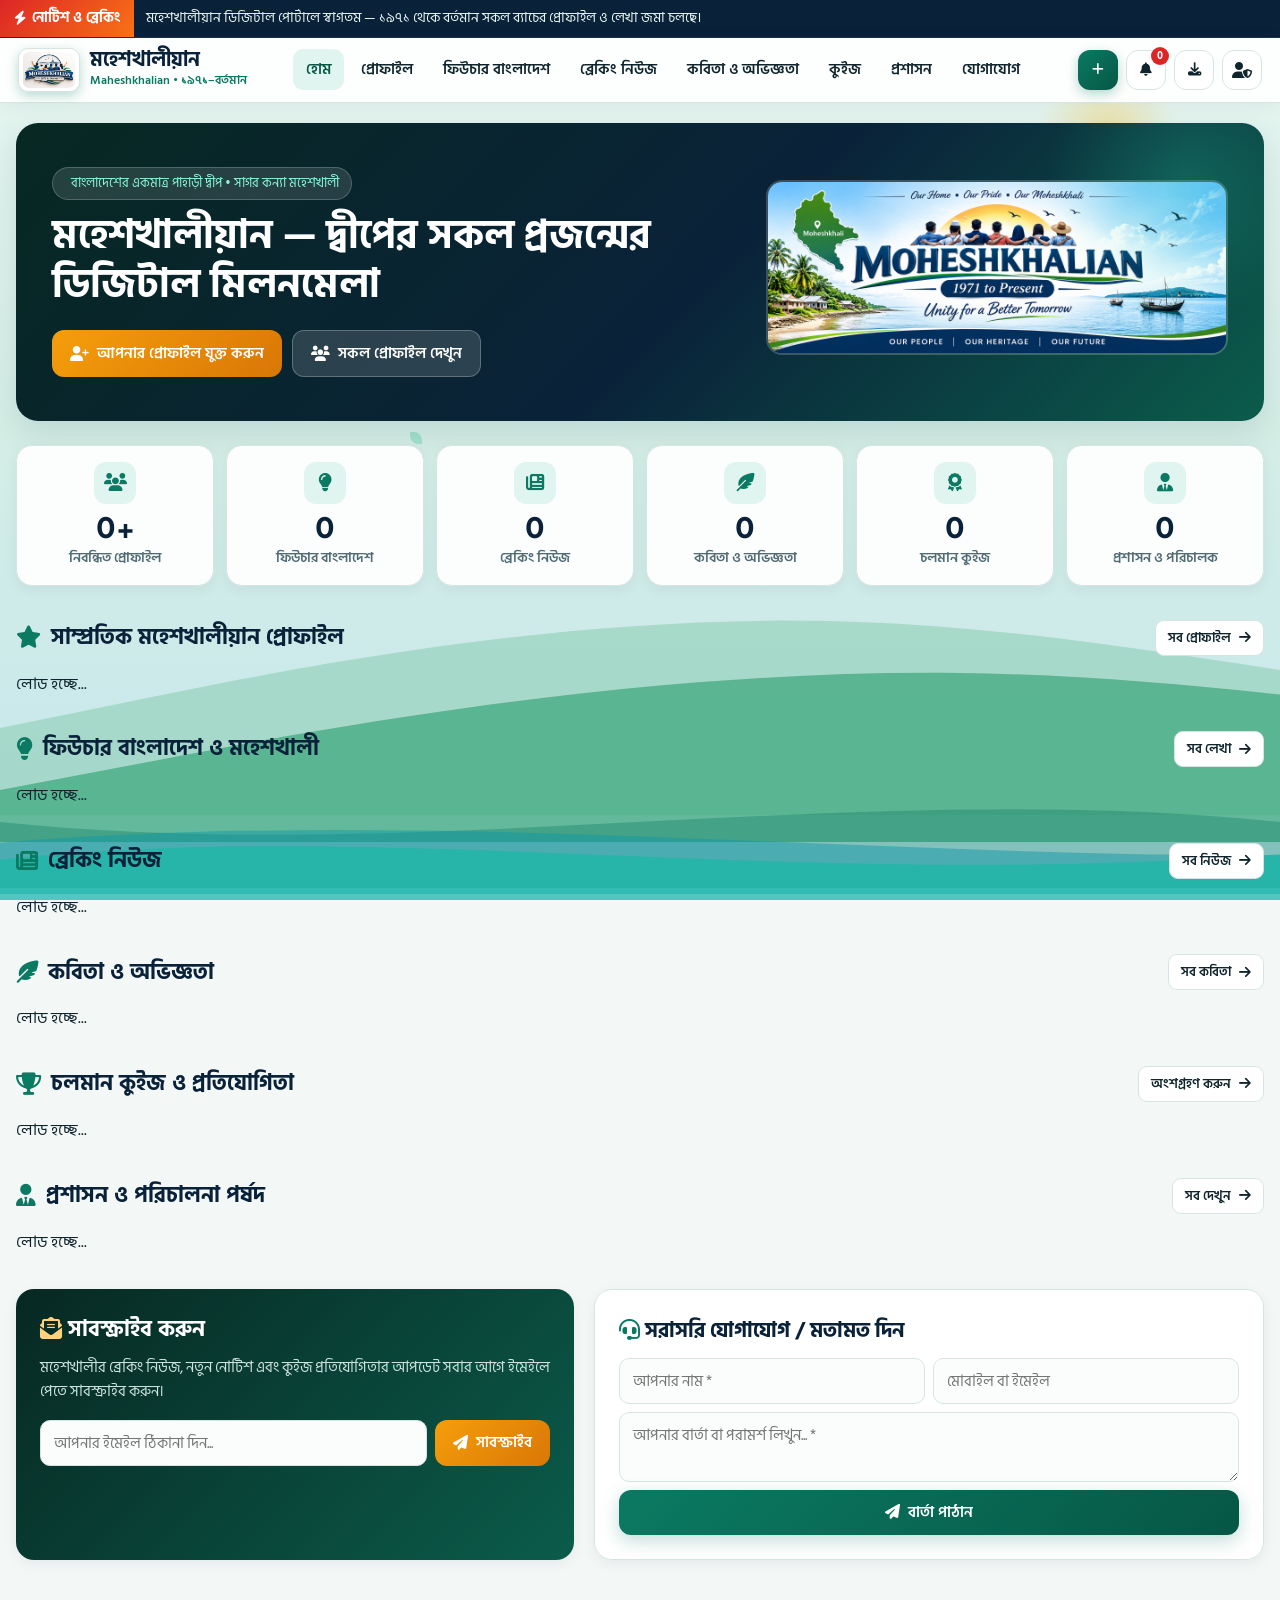
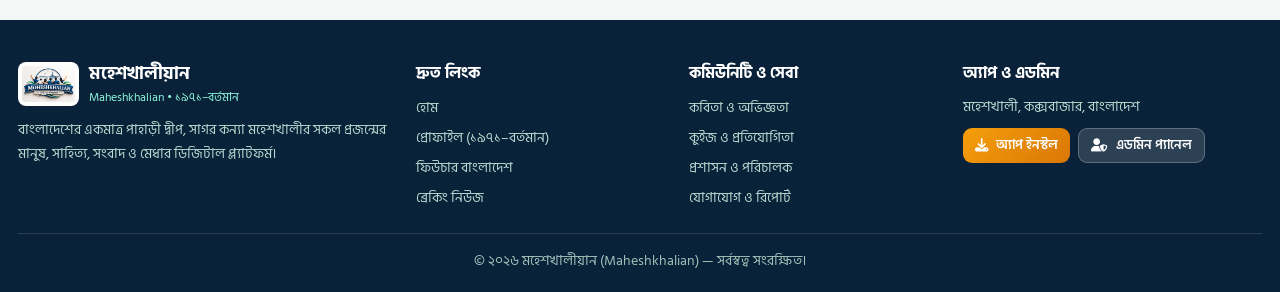
==== index.html @ 40e5efcc "Add files via upload" ====
<!DOCTYPE html>
<html lang="bn">
<head>
  <meta charset="UTF-8">
  <meta name="viewport" content="width=device-width, initial-scale=1.0">
  <title>মহেশখালীয়ান — Maheshkhalian | ১৯৭১ থেকে বর্তমান</title>
  <meta name="theme-color" content="#0b7a62">
  <link rel="manifest" href="manifest.json">
  <link rel="icon" type="image/png" href="assets/images/logo.png">
  <link rel="stylesheet" href="https://cdnjs.cloudflare.com/ajax/libs/font-awesome/6.5.1/css/all.min.css">
  <link href="https://fonts.maateen.me/solaiman-lipi/font.css" rel="stylesheet">
  <link rel="stylesheet" href="assets/css/style.css">
</head>
<body>

  <!-- Animated Background: Hills, Ocean Waves & Green Nature -->
  <div class="nature-bg-layer" aria-hidden="true">
    <div class="nature-sun"></div>
    <div class="nature-leaf"></div>
    <div class="nature-leaf"></div>
    <div class="nature-leaf"></div>
    <div class="nature-leaf"></div>
    <svg class="hills-svg hills-svg-back" viewBox="0 0 1440 320" preserveAspectRatio="none">
      <path fill="#7bc6a4" d="M0,224L80,192C160,160,320,96,480,106.7C640,117,800,203,960,213.3C1120,224,1280,160,1360,128L1440,96L1440,320L0,320Z"></path>
    </svg>
    <svg class="hills-svg" viewBox="0 0 1440 320" preserveAspectRatio="none">
      <path fill="#3ea87d" d="M0,256L90,218.7C180,181,360,107,540,112C720,117,900,203,1080,224C1260,245,1350,203,1440,176L1440,320L0,320Z"></path>
    </svg>
    <div class="waves-wrap">
      <svg class="wave-svg wave-3" viewBox="0 0 1440 120" preserveAspectRatio="none">
        <path fill="#0b7a62" d="M0,48 C240,96 480,0 720,48 C960,96 1200,0 1440,48 L1440,120 L0,120 Z"></path>
      </svg>
      <svg class="wave-svg wave-2" viewBox="0 0 1440 120" preserveAspectRatio="none">
        <path fill="#0e9aa7" d="M0,64 C300,16 600,112 900,64 C1150,24 1300,88 1440,64 L1440,120 L0,120 Z"></path>
      </svg>
      <svg class="wave-svg wave-1" viewBox="0 0 1440 120" preserveAspectRatio="none">
        <path fill="#14b8a6" d="M0,76 C220,30 440,110 720,70 C1000,30 1220,105 1440,76 L1440,120 L0,120 Z"></path>
      </svg>
    </div>
  </div>


  <!-- Animated Preloader with Logo & Slogan -->
  <div id="preloader">
    <div class="loader-logo-wrap">
      <div class="loader-ring"></div>
      <div class="loader-ring-inner"></div>
      <img id="loaderLogo" src="assets/images/logo.png" alt="মহেশখালীয়ান লোগো">
    </div>
    <div class="loader-title" id="loaderTitle">মহেশখালীয়ান / Maheshkhalian</div>
    <div class="loader-slogan" id="loaderSlogan">দ্বীপের শেকড়, আগামীর স্বপ্ন — ১৯৭১ থেকে বর্তমান</div>
    <div class="loader-bar"><span></span></div>
  </div>

  <!-- Breaking / Notice Ticker -->
  <div class="ticker-bar">
    <div class="ticker-badge"><i class="fa-solid fa-bolt"></i> নোটিশ ও ব্রেকিং</div>
    <div class="ticker-track">
      <div class="ticker-content" id="tickerText">মহেশখালীয়ান ডিজিটাল পোর্টালে স্বাগতম — ১৯৭১ থেকে বর্তমান সকল ব্যাচের প্রোফাইল ও লেখা জমা চলছে।</div>
    </div>
  </div>

  <!-- Sticky Header -->
  <header class="site-header">
    <div class="nav-inner">
      <div class="brand-box" onclick="navigate('home')">
        <div class="brand-logo-anim">
          <img id="navLogo" src="assets/images/logo.png" alt="Logo">
        </div>
        <div class="brand-text">
          <h1 id="navSiteName">মহেশখালীয়ান</h1>
          <span id="navSlogan">Maheshkhalian • ১৯৭১–বর্তমান</span>
        </div>
      </div>

      <nav class="nav-links" id="desktopNav">
        <button class="nav-link active" data-page="home" onclick="navigate('home')">হোম</button>
        <button class="nav-link" data-page="profiles" onclick="navigate('profiles')">প্রোফাইল</button>
        <button class="nav-link" data-page="future" onclick="navigate('future')">ফিউচার বাংলাদেশ</button>
        <button class="nav-link" data-page="news" onclick="navigate('news')">ব্রেকিং নিউজ</button>
        <button class="nav-link" data-page="poems" onclick="navigate('poems')">কবিতা ও অভিজ্ঞতা</button>
        <button class="nav-link" data-page="quizzes" onclick="navigate('quizzes')">কুইজ</button>
        <button class="nav-link" data-page="administration" onclick="navigate('administration')">প্রশাসন</button>
        <button class="nav-link" data-page="contact" onclick="navigate('contact')">যোগাযোগ</button>
      </nav>

      <div class="nav-actions">
        <button class="icon-btn plus-btn" id="plusMenuBtn" title="নতুন যুক্ত করুন (+)" onclick="toggleDropdown('plusMenu')">
          <i class="fa-solid fa-plus"></i>
        </button>
        <button class="icon-btn" id="notifBtn" title="নোটিফিকেশন" onclick="toggleDropdown('notifMenu')">
          <i class="fa-solid fa-bell"></i>
          <span class="badge-dot" id="notifCount">0</span>
        </button>
        <button class="icon-btn" id="installPwaBtn" title="অ্যাপ ইনস্টল করুন" onclick="triggerPwaInstall()">
          <i class="fa-solid fa-download"></i>
        </button>
        <a href="admin.html" class="icon-btn" title="এডমিন প্যানেল">
          <i class="fa-solid fa-user-shield"></i>
        </a>

        <!-- + Quick Action Dropdown -->
        <div class="dropdown-menu" id="plusMenu">
          <button class="dropdown-item" onclick="openProfileSubmitModal(); closeDropdowns()">
            <i class="fa-solid fa-user-plus"></i> আপনার প্রোফাইল যুক্ত করুন
          </button>
          <button class="dropdown-item" onclick="openPostSubmitModal('future'); closeDropdowns()">
            <i class="fa-solid fa-lightbulb"></i> ফিউচার মহেশখালী নিয়ে লিখুন
          </button>
          <button class="dropdown-item" onclick="openPostSubmitModal('news'); closeDropdowns()">
            <i class="fa-solid fa-newspaper"></i> ব্রেকিং নিউজ লিখুন
          </button>
          <button class="dropdown-item" onclick="openPostSubmitModal('poem'); closeDropdowns()">
            <i class="fa-solid fa-feather-pointed"></i> কবিতা বা অভিজ্ঞতা শেয়ার করুন
          </button>
          <button class="dropdown-item" onclick="navigate('quizzes'); closeDropdowns()">
            <i class="fa-solid fa-award"></i> কুইজ ও প্রতিযোগিতায় অংশ নিন
          </button>
          <button class="dropdown-item" onclick="openReportModal(); closeDropdowns()">
            <i class="fa-solid fa-flag"></i> রিপোর্ট / অভিযোগ করুন
          </button>
        </div>

        <!-- Notifications Dropdown -->
        <div class="dropdown-menu" id="notifMenu" style="width: 310px;">
          <div style="padding: 8px 12px; border-bottom: 1px solid var(--border); display:flex; justify-content:space-between; align-items:center;">
            <strong>নোটিফিকেশন</strong>
            <button class="btn btn-sm btn-outline" onclick="requestPushPermission()">পুশ চালু করুন</button>
          </div>
          <div id="notifList" style="max-height: 280px; overflow-y:auto; padding: 6px 0;"></div>
        </div>
      </div>
    </div>
  </header>

  <!-- Main Dynamic App Container -->
  <main class="container" id="appRoot">
    <!-- Rendered by app.js -->
  </main>

  <!-- Animated Popup Modal (Profile Details / Admin Details / Forms) -->
  <div class="modal-backdrop" id="mainModal" onclick="if(event.target===this) closeModal()">
    <div class="modal-box" id="mainModalBox">
      <button class="modal-close" onclick="closeModal()"><i class="fa-solid fa-xmark"></i></button>
      <div id="mainModalContent" style="padding: 24px;"></div>
    </div>
  </div>

  <!-- Mobile Bottom Navigation -->
  <nav class="mobile-bottom-nav">
    <button class="mob-nav-btn active" data-page="home" onclick="navigate('home')"><i class="fa-solid fa-house"></i><span>হোম</span></button>
    <button class="mob-nav-btn" data-page="profiles" onclick="navigate('profiles')"><i class="fa-solid fa-users"></i><span>প্রোফাইল</span></button>
    <button class="mob-nav-btn" onclick="openProfileSubmitModal()"><i class="fa-solid fa-circle-plus" style="color:var(--primary); font-size:1.45rem;"></i><span>যুক্ত করুন</span></button>
    <button class="mob-nav-btn" data-page="news" onclick="navigate('news')"><i class="fa-solid fa-newspaper"></i><span>নিউজ</span></button>
    <button class="mob-nav-btn" data-page="quizzes" onclick="navigate('quizzes')"><i class="fa-solid fa-trophy"></i><span>কুইজ</span></button>
  </nav>

  <!-- Rich Multi-Column Footer -->
  <footer class="site-footer">
    <div class="footer-grid">
      <div class="footer-col">
        <div style="display:flex; align-items:center; gap:10px; margin-bottom:10px;">
          <img src="assets/images/logo.png" alt="Logo" style="height:44px; background:#fff; padding:4px; border-radius:8px;">
          <div>
            <strong style="color:#fff; font-size:1.1rem;">মহেশখালীয়ান</strong>
            <div style="font-size:0.78rem; color:#8bf5d8;">Maheshkhalian • ১৯৭১–বর্তমান</div>
          </div>
        </div>
        <p style="font-size:0.88rem; color:#b8d5ce; line-height:1.7;">বাংলাদেশের একমাত্র পাহাড়ী দ্বীপ, সাগর কন্যা মহেশখালীর সকল প্রজন্মের মানুষ, সাহিত্য, সংবাদ ও মেধার ডিজিটাল প্ল্যাটফর্ম।</p>
      </div>
      <div class="footer-col">
        <h4>দ্রুত লিংক</h4>
        <ul>
          <li><a href="javascript:void(0)" onclick="navigate('home')">হোম</a></li>
          <li><a href="javascript:void(0)" onclick="navigate('profiles')">প্রোফাইল (১৯৭১–বর্তমান)</a></li>
          <li><a href="javascript:void(0)" onclick="navigate('future')">ফিউচার বাংলাদেশ</a></li>
          <li><a href="javascript:void(0)" onclick="navigate('news')">ব্রেকিং নিউজ</a></li>
        </ul>
      </div>
      <div class="footer-col">
        <h4>কমিউনিটি ও সেবা</h4>
        <ul>
          <li><a href="javascript:void(0)" onclick="navigate('poems')">কবিতা ও অভিজ্ঞতা</a></li>
          <li><a href="javascript:void(0)" onclick="navigate('quizzes')">কুইজ ও প্রতিযোগিতা</a></li>
          <li><a href="javascript:void(0)" onclick="navigate('administration')">প্রশাসন ও পরিচালক</a></li>
          <li><a href="javascript:void(0)" onclick="navigate('contact')">যোগাযোগ ও রিপোর্ট</a></li>
        </ul>
      </div>
      <div class="footer-col">
        <h4>অ্যাপ ও এডমিন</h4>
        <p style="font-size:0.86rem; color:#b8d5ce; margin-bottom:10px;">মহেশখালী, কক্সবাজার, বাংলাদেশ</p>
        <div style="display:flex; flex-wrap:wrap; gap:8px;">
          <button class="btn btn-sm btn-accent" onclick="triggerPwaInstall()"><i class="fa-solid fa-download"></i> অ্যাপ ইনস্টল</button>
          <a href="admin.html" class="btn btn-sm btn-ghost-white"><i class="fa-solid fa-user-shield"></i> এডমিন প্যানেল</a>
        </div>
      </div>
    </div>
    <div class="footer-bottom">
      <div id="footerText">© ২০২৬ মহেশখালীয়ান (Maheshkhalian) — সর্বস্বত্ব সংরক্ষিত।</div>
    </div>
  </footer>

  <div class="toast" id="toastBox"></div>

  <script src="assets/js/app.js"></script>
</body>
</html>
---- assets/css/style.css ----
/* মহেশখালীয়ান (Maheshkhalian) — Modern Digital Portal Stylesheet */
@import url('https://fonts.googleapis.com/css2?family=Hind+Siliguri:wght@400;500;600;700&family=Plus+Jakarta+Sans:wght@500;600;700;800&display=swap');

:root {
  --bg: #f3f7f6;
  --surface: #ffffff;
  --surface-alt: #eaf3f0;
  --ink: #0f242c;
  --muted: #526b74;
  --primary: #0b7a62;
  --primary-dark: #065745;
  --primary-light: #e0f5ef;
  --accent: #e59a1a;
  --navy: #0a2239;
  --danger: #dc2626;
  --border: #d7e5e0;
  --shadow-sm: 0 4px 14px rgba(10, 34, 57, 0.06);
  --shadow-md: 0 12px 32px rgba(10, 34, 57, 0.11);
  --shadow-lg: 0 24px 56px rgba(6, 21, 28, 0.22);
  --radius: 16px;
  --radius-sm: 10px;
  --font-bn: 'SolaimanLipi', 'Hind Siliguri', 'Noto Sans Bengali', sans-serif;
  --font-en: 'Plus Jakarta Sans', 'Hind Siliguri', sans-serif;
}

* { box-sizing: border-box; margin: 0; padding: 0; }
html { scroll-behavior: smooth; }
body {
  font-family: var(--font-bn);
  background: var(--bg);
  color: var(--ink);
  line-height: 1.6;
  overflow-x: hidden;
  padding-bottom: 72px;
}
@media (min-width: 900px) { body { padding-bottom: 0; } }

a { color: inherit; text-decoration: none; }
button, input, select, textarea { font-family: inherit; }

/* Animated Preloader */
#preloader {
  position: fixed;
  inset: 0;
  background: radial-gradient(circle at top right, #0e4f43, #06151c 72%);
  z-index: 9999;
  display: flex;
  flex-direction: column;
  align-items: center;
  justify-content: center;
  color: #fff;
  transition: opacity 0.55s ease, visibility 0.55s ease;
  padding: 24px;
  text-align: center;
}
#preloader.hide { opacity: 0; visibility: hidden; pointer-events: none; }

.loader-logo-wrap {
  position: relative;
  width: 170px;
  height: 120px;
  display: flex;
  align-items: center;
  justify-content: center;
  margin-bottom: 18px;
}
.loader-ring {
  position: absolute;
  inset: 0;
  border-radius: 50%;
  border: 3px solid rgba(255,255,255,0.12);
  border-top-color: #2ce6b5;
  border-right-color: var(--accent);
  animation: spinRing 1.35s linear infinite;
}
.loader-ring-inner {
  position: absolute;
  inset: 10px;
  border-radius: 50%;
  border: 2px dashed rgba(44, 230, 181, 0.45);
  animation: spinRingReverse 2.5s linear infinite;
}
.loader-logo-wrap img {
  width: 128px;
  height: 88px;
  object-fit: contain;
  border-radius: 14px;
  animation: pulseLogo 1.8s ease-in-out infinite;
  background: rgba(255,255,255,0.08);
  padding: 6px;
}
.loader-title {
  font-size: 1.9rem;
  font-weight: 700;
  letter-spacing: 0.4px;
  background: linear-gradient(90deg, #fff, #7df7d4, #ffd27d);
  -webkit-background-clip: text;
  -webkit-text-fill-color: transparent;
}
.loader-slogan {
  margin-top: 6px;
  font-size: 0.98rem;
  color: #b7ded3;
  animation: fadeSlideUp 0.8s ease both;
}
.loader-bar {
  width: 190px;
  height: 4px;
  background: rgba(255,255,255,0.14);
  border-radius: 99px;
  margin-top: 18px;
  overflow: hidden;
}
.loader-bar span {
  display: block;
  height: 100%;
  width: 45%;
  background: linear-gradient(90deg, #2ce6b5, var(--accent));
  border-radius: 99px;
  animation: loadProgress 1.2s ease-in-out infinite;
}

@keyframes spinRing { to { transform: rotate(360deg); } }
@keyframes spinRingReverse { to { transform: rotate(-360deg); } }
@keyframes pulseLogo { 0%,100% { transform: scale(1); } 50% { transform: scale(1.08); } }
@keyframes loadProgress { 0% { transform: translateX(-100%); } 100% { transform: translateX(240%); } }
@keyframes fadeSlideUp { from { opacity: 0; transform: translateY(12px); } to { opacity: 1; transform: translateY(0); } }
@keyframes popIn { from { opacity: 0; transform: scale(0.92) translateY(16px); } to { opacity: 1; transform: scale(1) translateY(0); } }

/* Top Notice Ticker */
.ticker-bar {
  background: var(--navy);
  color: #e6f4f1;
  font-size: 0.88rem;
  display: flex;
  align-items: center;
  overflow: hidden;
  border-bottom: 1px solid rgba(255,255,255,0.08);
}
.ticker-badge {
  background: linear-gradient(135deg, var(--danger), #f97316);
  color: #fff;
  padding: 7px 14px;
  font-weight: 700;
  white-space: nowrap;
  display: flex;
  align-items: center;
  gap: 6px;
  z-index: 2;
}
.ticker-track {
  flex: 1;
  overflow: hidden;
  white-space: nowrap;
  padding: 6px 12px;
}
.ticker-content {
  display: inline-block;
  animation: tickerScroll 28s linear infinite;
}
.ticker-content:hover { animation-play-state: paused; }
@keyframes tickerScroll { 0% { transform: translateX(60%); } 100% { transform: translateX(-100%); } }

/* Header & Navbar */
.site-header {
  position: sticky;
  top: 0;
  z-index: 100;
  background: rgba(255, 255, 255, 0.92);
  backdrop-filter: blur(14px);
  border-bottom: 1px solid var(--border);
  box-shadow: 0 2px 16px rgba(10,34,57,0.05);
}
.nav-inner {
  max-width: 1280px;
  margin: 0 auto;
  padding: 10px 18px;
  display: flex;
  align-items: center;
  justify-content: space-between;
  gap: 12px;
}
.brand-box {
  display: flex;
  align-items: center;
  gap: 10px;
  cursor: pointer;
}
.brand-logo-anim {
  width: 62px;
  height: 44px;
  border-radius: 10px;
  background: #ffffff;
  border: 1px solid var(--border);
  padding: 3px;
  display: flex;
  align-items: center;
  justify-content: center;
  box-shadow: 0 4px 12px rgba(11,122,98,0.28);
  transition: transform 0.3s ease;
}
.brand-box:hover .brand-logo-anim { transform: rotate(-6deg) scale(1.06); }
.brand-logo-anim img { width: 100%; height: 100%; object-fit: contain; border-radius: 8px; }
.brand-text h1 { font-size: 1.22rem; font-weight: 700; color: var(--navy); line-height: 1.15; }
.brand-text span { font-size: 0.76rem; color: var(--primary); font-weight: 600; display: block; }

.nav-links {
  display: none;
  align-items: center;
  gap: 4px;
}
@media (min-width: 960px) { .nav-links { display: flex; } }
.nav-link {
  padding: 8px 13px;
  border-radius: 10px;
  font-size: 0.94rem;
  font-weight: 600;
  color: var(--ink);
  transition: all 0.2s;
  cursor: pointer;
  border: none;
  background: transparent;
}
.nav-link:hover, .nav-link.active {
  background: var(--primary-light);
  color: var(--primary-dark);
}

.nav-actions {
  display: flex;
  align-items: center;
  gap: 8px;
  position: relative;
}
.icon-btn {
  width: 40px;
  height: 40px;
  border-radius: 12px;
  border: 1px solid var(--border);
  background: var(--surface);
  color: var(--ink);
  display: inline-flex;
  align-items: center;
  justify-content: center;
  cursor: pointer;
  position: relative;
  transition: all 0.2s;
}
.icon-btn:hover { background: var(--primary-light); color: var(--primary); border-color: var(--primary); }
.plus-btn {
  background: linear-gradient(135deg, var(--primary), var(--primary-dark));
  color: #fff;
  border: none;
  box-shadow: 0 4px 12px rgba(11,122,98,0.3);
}
.plus-btn:hover { background: linear-gradient(135deg, var(--primary-dark), var(--navy)); color: #fff; transform: translateY(-1px); }
.badge-dot {
  position: absolute;
  top: -4px;
  right: -4px;
  background: var(--danger);
  color: #fff;
  font-size: 0.68rem;
  font-weight: 700;
  min-width: 18px;
  height: 18px;
  border-radius: 99px;
  display: flex;
  align-items: center;
  justify-content: center;
  padding: 0 4px;
}

/* Dropdowns (+ Menu & Notifications) */
.dropdown-menu {
  position: absolute;
  top: 50px;
  right: 0;
  width: 280px;
  background: var(--surface);
  border: 1px solid var(--border);
  border-radius: var(--radius);
  box-shadow: var(--shadow-lg);
  padding: 8px;
  display: none;
  z-index: 200;
  animation: popIn 0.22s ease;
}
.dropdown-menu.open { display: block; }
.dropdown-item {
  width: 100%;
  display: flex;
  align-items: center;
  gap: 10px;
  padding: 10px 12px;
  border-radius: 10px;
  border: none;
  background: transparent;
  text-align: left;
  font-size: 0.92rem;
  font-weight: 600;
  color: var(--ink);
  cursor: pointer;
  transition: background 0.18s;
}
.dropdown-item i { width: 22px; color: var(--primary); text-align: center; }
.dropdown-item:hover { background: var(--primary-light); color: var(--primary-dark); }

/* Container & Hero */
.container { max-width: 1280px; margin: 0 auto; padding: 20px 16px; }

.hero-card {
  background: linear-gradient(135deg, #072822 0%, #0a2239 55%, #0b5c4b 100%);
  border-radius: 22px;
  padding: 32px 24px;
  color: #fff;
  position: relative;
  overflow: hidden;
  box-shadow: var(--shadow-md);
  margin-bottom: 24px;
}
.hero-card::after {
  content: '';
  position: absolute;
  width: 280px;
  height: 280px;
  border-radius: 50%;
  background: radial-gradient(circle, rgba(44,230,181,0.2), transparent 70%);
  top: -80px;
  right: -60px;
  pointer-events: none;
}
.hero-grid {
  display: grid;
  grid-template-columns: 1fr;
  gap: 22px;
  align-items: center;
}
@media (min-width: 860px) { .hero-grid { grid-template-columns: 1.35fr 0.9fr; padding: 12px; } }
.hero-tag {
  display: inline-flex;
  align-items: center;
  gap: 6px;
  background: rgba(255,255,255,0.12);
  border: 1px solid rgba(255,255,255,0.2);
  padding: 5px 12px;
  border-radius: 99px;
  font-size: 0.84rem;
  color: #8bf5d8;
  margin-bottom: 12px;
}
.hero-title { font-size: clamp(1.65rem, 3.2vw, 2.5rem); font-weight: 700; line-height: 1.22; margin-bottom: 10px; }
.hero-sub { color: #cce3dd; font-size: 1rem; margin-bottom: 20px; max-width: 620px; }
.hero-btns { display: flex; flex-wrap: wrap; gap: 10px; }

/* Buttons */
.btn {
  display: inline-flex;
  align-items: center;
  justify-content: center;
  gap: 8px;
  padding: 10px 18px;
  border-radius: 12px;
  border: none;
  font-weight: 600;
  font-size: 0.94rem;
  cursor: pointer;
  transition: all 0.22s ease;
}
.btn-primary { background: linear-gradient(135deg, var(--primary), var(--primary-dark)); color: #fff; box-shadow: 0 6px 18px rgba(11,122,98,0.25); }
.btn-primary:hover { transform: translateY(-2px); box-shadow: 0 10px 22px rgba(11,122,98,0.34); }
.btn-accent { background: linear-gradient(135deg, #f59e0b, #d97706); color: #fff; }
.btn-accent:hover { transform: translateY(-2px); }
.btn-outline { background: var(--surface); border: 1px solid var(--border); color: var(--ink); }
.btn-outline:hover { border-color: var(--primary); color: var(--primary); background: var(--primary-light); }
.btn-ghost-white { background: rgba(255,255,255,0.14); color: #fff; border: 1px solid rgba(255,255,255,0.25); }
.btn-ghost-white:hover { background: rgba(255,255,255,0.24); }
.btn-sm { padding: 6px 12px; font-size: 0.84rem; border-radius: 9px; }

/* Digital Counters */
.counters-grid {
  display: grid;
  grid-template-columns: repeat(2, 1fr);
  gap: 12px;
  margin-bottom: 24px;
}
@media (min-width: 768px) { .counters-grid { grid-template-columns: repeat(3, 1fr); } }
@media (min-width: 1100px) { .counters-grid { grid-template-columns: repeat(6, 1fr); } }

.counter-card {
  background: var(--surface);
  border: 1px solid var(--border);
  border-radius: var(--radius);
  padding: 16px;
  text-align: center;
  box-shadow: var(--shadow-sm);
  cursor: pointer;
  transition: transform 0.22s ease, border-color 0.22s ease;
}
.counter-card:hover { transform: translateY(-4px); border-color: var(--primary); }
.counter-icon {
  width: 42px;
  height: 42px;
  margin: 0 auto 8px;
  border-radius: 12px;
  background: var(--primary-light);
  color: var(--primary);
  display: flex;
  align-items: center;
  justify-content: center;
  font-size: 1.15rem;
}
.counter-num {
  font-family: var(--font-en);
  font-size: 1.75rem;
  font-weight: 800;
  color: var(--navy);
  line-height: 1.1;
}
.counter-label { font-size: 0.86rem; color: var(--muted); font-weight: 600; margin-top: 4px; }

/* Filter Bar & View Toggle */
.section-header {
  display: flex;
  flex-wrap: wrap;
  align-items: center;
  justify-content: space-between;
  gap: 12px;
  margin-bottom: 16px;
}
.section-title { font-size: 1.4rem; font-weight: 700; color: var(--navy); display: flex; align-items: center; gap: 10px; }
.section-title i { color: var(--primary); }

.filter-panel {
  background: var(--surface);
  border: 1px solid var(--border);
  border-radius: var(--radius);
  padding: 14px;
  margin-bottom: 18px;
  display: grid;
  grid-template-columns: 1fr;
  gap: 10px;
  box-shadow: var(--shadow-sm);
}
@media (min-width: 768px) { .filter-panel { grid-template-columns: 2fr 1fr 1fr 1fr auto; } }

.form-control {
  width: 100%;
  padding: 10px 13px;
  border: 1px solid var(--border);
  border-radius: 10px;
  background: #fbfdfc;
  color: var(--ink);
  font-size: 0.93rem;
  outline: none;
  transition: border-color 0.2s;
}
.form-control:focus { border-color: var(--primary); background: #fff; }

/* Batch Pills */
.batch-pills {
  display: flex;
  gap: 8px;
  overflow-x: auto;
  padding-bottom: 8px;
  margin-bottom: 16px;
}
.batch-pill {
  white-space: nowrap;
  padding: 6px 14px;
  border-radius: 99px;
  background: var(--surface);
  border: 1px solid var(--border);
  font-size: 0.85rem;
  font-weight: 600;
  cursor: pointer;
  transition: all 0.2s;
}
.batch-pill.active, .batch-pill:hover {
  background: var(--primary);
  color: #fff;
  border-color: var(--primary);
}

/* Cards Grid & List View */
.cards-grid {
  display: grid;
  grid-template-columns: 1fr;
  gap: 16px;
}
@media (min-width: 640px) { .cards-grid { grid-template-columns: repeat(2, 1fr); } }
@media (min-width: 1024px) { .cards-grid { grid-template-columns: repeat(3, 1fr); } }

.cards-grid.list-view {
  grid-template-columns: 1fr;
}
.cards-grid.list-view .post-card {
  display: grid;
  grid-template-columns: 1fr;
}
@media (min-width: 680px) {
  .cards-grid.list-view .post-card { grid-template-columns: 240px 1fr; }
  .cards-grid.list-view .post-thumb { height: 100%; min-height: 170px; }
}

/* Profile Card */
.profile-card {
  background: var(--surface);
  border: 1px solid var(--border);
  border-radius: var(--radius);
  overflow: hidden;
  box-shadow: var(--shadow-sm);
  transition: transform 0.25s ease, box-shadow 0.25s ease;
  cursor: pointer;
  display: flex;
  flex-direction: column;
  animation: fadeSlideUp 0.45s ease both;
}
.profile-card:hover { transform: translateY(-5px); box-shadow: var(--shadow-md); border-color: var(--primary); }
.profile-top {
  background: linear-gradient(135deg, #0b7a62, #0a2239);
  height: 76px;
  position: relative;
}
.batch-badge {
  position: absolute;
  top: 10px;
  right: 12px;
  background: rgba(255,255,255,0.18);
  backdrop-filter: blur(6px);
  color: #fff;
  font-size: 0.78rem;
  font-weight: 700;
  padding: 3px 10px;
  border-radius: 99px;
}
.blood-badge {
  position: absolute;
  top: 10px;
  left: 12px;
  background: #dc2626;
  color: #fff;
  font-size: 0.75rem;
  font-weight: 700;
  padding: 2px 8px;
  border-radius: 99px;
}
.profile-avatar-wrap {
  width: 86px;
  height: 86px;
  border-radius: 50%;
  border: 4px solid var(--surface);
  margin: -44px auto 8px;
  overflow: hidden;
  background: #dbece7;
  position: relative;
  z-index: 2;
  box-shadow: 0 4px 12px rgba(0,0,0,0.12);
}
.profile-avatar-wrap img { width: 100%; height: 100%; object-fit: cover; }
.profile-body { padding: 4px 16px 16px; text-align: center; flex: 1; display: flex; flex-direction: column; }
.profile-name { font-size: 1.12rem; font-weight: 700; color: var(--navy); }
.profile-prof { font-size: 0.88rem; color: var(--primary); font-weight: 600; margin-bottom: 6px; }
.profile-meta { font-size: 0.84rem; color: var(--muted); margin-bottom: 8px; }
.quiz-award-pill {
  background: #fef3c7;
  color: #92400e;
  border: 1px solid #fde68a;
  border-radius: 8px;
  padding: 4px 8px;
  font-size: 0.78rem;
  font-weight: 700;
  margin-bottom: 10px;
  display: inline-flex;
  align-items: center;
  justify-content: center;
  gap: 5px;
}
.profile-footer {
  margin-top: auto;
  padding-top: 10px;
  border-top: 1px solid var(--border);
  display: flex;
  align-items: center;
  justify-content: space-between;
  font-size: 0.84rem;
  color: var(--muted);
}

/* Post Card (Future, News, Poem) */
.post-card {
  background: var(--surface);
  border: 1px solid var(--border);
  border-radius: var(--radius);
  overflow: hidden;
  box-shadow: var(--shadow-sm);
  transition: transform 0.22s ease, box-shadow 0.22s ease;
  display: flex;
  flex-direction: column;
}
.post-card:hover { transform: translateY(-4px); box-shadow: var(--shadow-md); }
.post-thumb {
  height: 180px;
  background: linear-gradient(135deg, #dff3ed, #cce2ec);
  position: relative;
  overflow: hidden;
}
.post-thumb img { width: 100%; height: 100%; object-fit: cover; }
.post-tag {
  position: absolute;
  top: 10px;
  left: 10px;
  background: rgba(10,34,57,0.85);
  color: #fff;
  padding: 4px 10px;
  border-radius: 99px;
  font-size: 0.76rem;
  font-weight: 600;
}
.post-body { padding: 16px; flex: 1; display: flex; flex-direction: column; }
.post-title { font-size: 1.1rem; font-weight: 700; color: var(--navy); margin-bottom: 8px; cursor: pointer; }
.post-title:hover { color: var(--primary); }
.post-excerpt { font-size: 0.9rem; color: var(--muted); margin-bottom: 12px; display: -webkit-box; -webkit-line-clamp: 3; -webkit-box-orient: vertical; overflow: hidden; }
.post-actions {
  margin-top: auto;
  padding-top: 10px;
  border-top: 1px solid var(--border);
  display: flex;
  align-items: center;
  justify-content: space-between;
  gap: 8px;
}

/* Modal / Animated Popup */
.modal-backdrop {
  position: fixed;
  inset: 0;
  background: rgba(6, 21, 28, 0.72);
  backdrop-filter: blur(6px);
  z-index: 500;
  display: none;
  align-items: center;
  justify-content: center;
  padding: 16px;
  overflow-y: auto;
}
.modal-backdrop.open { display: flex; }
.modal-box {
  background: var(--surface);
  border-radius: 22px;
  width: 100%;
  max-width: 720px;
  max-height: 90vh;
  overflow-y: auto;
  box-shadow: var(--shadow-lg);
  position: relative;
  animation: popIn 0.3s cubic-bezier(0.16, 1, 0.3, 1);
}
.modal-close {
  position: absolute;
  top: 14px;
  right: 14px;
  width: 36px;
  height: 36px;
  border-radius: 50%;
  border: none;
  background: rgba(255,255,255,0.9);
  color: var(--navy);
  font-size: 1.1rem;
  cursor: pointer;
  z-index: 10;
  box-shadow: 0 2px 8px rgba(0,0,0,0.15);
}
.modal-close:hover { background: var(--danger); color: #fff; }

.social-links-row { display: flex; flex-wrap: wrap; gap: 8px; margin-top: 8px; }
.social-chip {
  display: inline-flex;
  align-items: center;
  gap: 6px;
  padding: 7px 12px;
  border-radius: 10px;
  background: var(--surface-alt);
  color: var(--navy);
  font-size: 0.85rem;
  font-weight: 600;
  transition: all 0.2s;
}
.social-chip:hover { background: var(--primary); color: #fff; transform: translateY(-2px); }

/* Image Preview Box */
.img-preview-box {
  width: 100%;
  min-height: 120px;
  border: 2px dashed var(--border);
  border-radius: 12px;
  display: flex;
  align-items: center;
  justify-content: center;
  overflow: hidden;
  background: #f8fbfa;
  margin-top: 8px;
}
.img-preview-box img { max-height: 180px; max-width: 100%; object-fit: contain; }

/* Mobile Bottom Nav */
.mobile-bottom-nav {
  position: fixed;
  bottom: 0;
  left: 0;
  right: 0;
  background: rgba(255,255,255,0.96);
  backdrop-filter: blur(12px);
  border-top: 1px solid var(--border);
  display: flex;
  justify-content: space-around;
  padding: 6px 4px;
  z-index: 150;
}
@media (min-width: 960px) { .mobile-bottom-nav { display: none; } }
.mob-nav-btn {
  display: flex;
  flex-direction: column;
  align-items: center;
  gap: 2px;
  font-size: 0.72rem;
  font-weight: 600;
  color: var(--muted);
  background: transparent;
  border: none;
  padding: 4px 8px;
  cursor: pointer;
}
.mob-nav-btn.active { color: var(--primary); }
.mob-nav-btn i { font-size: 1.15rem; }

/* Footer */
.site-footer {
  background: var(--navy);
  color: #cbe0da;
  padding: 28px 18px;
  margin-top: 40px;
  text-align: center;
}
.toast {
  position: fixed;
  bottom: 82px;
  right: 18px;
  background: var(--navy);
  color: #fff;
  padding: 12px 18px;
  border-radius: 12px;
  box-shadow: var(--shadow-lg);
  z-index: 900;
  display: none;
  animation: fadeSlideUp 0.25s ease;
}
.toast.show { display: flex; align-items: center; gap: 8px; }

/* Animated Nature Background: Ocean Waves, Green Hills & Coastal Breeze */
.nature-bg-layer {
  position: fixed;
  inset: 0;
  z-index: -1;
  pointer-events: none;
  overflow: hidden;
  background: linear-gradient(180deg, #e8f6f2 0%, #d4eee6 48%, #c5e6ee 100%);
}
.nature-sun {
  position: absolute;
  top: 7%;
  right: 8%;
  width: 140px;
  height: 140px;
  border-radius: 50%;
  background: radial-gradient(circle, rgba(251, 191, 36, 0.36) 0%, rgba(251, 191, 36, 0) 70%);
  animation: sunPulse 7s ease-in-out infinite;
}
.hills-svg {
  position: absolute;
  bottom: 58px;
  left: 0;
  width: 200%;
  height: 260px;
  animation: hillDrift 38s linear infinite;
  opacity: 0.72;
}
.hills-svg-back {
  bottom: 85px;
  height: 290px;
  opacity: 0.45;
  animation: hillDriftReverse 54s linear infinite;
}
.waves-wrap {
  position: absolute;
  bottom: 0;
  left: 0;
  width: 100%;
  height: 110px;
  overflow: hidden;
}
.wave-svg {
  position: absolute;
  bottom: 0;
  left: 0;
  width: 200%;
  height: 100%;
}
.wave-1 { animation: waveFlow 14s linear infinite; opacity: 0.65; }
.wave-2 { animation: waveFlowReverse 19s linear infinite; opacity: 0.48; bottom: 6px; }
.wave-3 { animation: waveFlow 25s linear infinite; opacity: 0.35; bottom: 12px; }

.nature-leaf {
  position: absolute;
  width: 12px;
  height: 12px;
  border-radius: 0 70% 0 70%;
  background: rgba(16, 185, 129, 0.25);
  animation: leafFloat 16s ease-in-out infinite;
}
.nature-leaf:nth-child(2) { left: 18%; top: 24%; animation-delay: 2s; width: 15px; height: 15px; }
.nature-leaf:nth-child(3) { left: 48%; top: 15%; animation-delay: 5s; }
.nature-leaf:nth-child(4) { left: 78%; top: 32%; animation-delay: 8s; width: 10px; height: 10px; }
.nature-leaf:nth-child(5) { left: 32%; top: 48%; animation-delay: 11s; }

@keyframes sunPulse { 0%,100% { transform: scale(1); opacity: 0.75; } 50% { transform: scale(1.16); opacity: 1; } }
@keyframes hillDrift { 0% { transform: translateX(0); } 100% { transform: translateX(-50%); } }
@keyframes hillDriftReverse { 0% { transform: translateX(-50%); } 100% { transform: translateX(0); } }
@keyframes waveFlow { 0% { transform: translateX(0); } 100% { transform: translateX(-50%); } }
@keyframes waveFlowReverse { 0% { transform: translateX(-50%); } 100% { transform: translateX(0); } }
@keyframes leafFloat {
  0%, 100% { transform: translateY(0) rotate(0deg); opacity: 0.3; }
  50% { transform: translateY(-28px) translateX(18px) rotate(45deg); opacity: 0.7; }
}

/* Frosted glass elevation over animated nature background */
.profile-card, .post-card, .counter-card, .filter-panel {
  background: rgba(255, 255, 255, 0.93);
  backdrop-filter: blur(10px);
}
.home-section-block {
  margin-top: 34px;
  margin-bottom: 12px;
}

/* Rich Footer & Home Subscribe/Contact Grid */
.site-footer {
  text-align: left;
  padding: 40px 18px 20px;
}
.footer-grid {
  max-width: 1280px;
  margin: 0 auto;
  display: grid;
  grid-template-columns: 1fr;
  gap: 24px;
  padding-bottom: 24px;
  border-bottom: 1px solid rgba(255,255,255,0.12);
}
@media (min-width: 768px) { .footer-grid { grid-template-columns: 1.5fr 1fr 1fr 1.2fr; } }
.footer-col h4 { color: #fff; font-size: 1.02rem; margin-bottom: 10px; }
.footer-col ul { list-style: none; display: grid; gap: 7px; font-size: 0.9rem; }
.footer-col ul a { color: #b8d5ce; transition: color 0.2s; }
.footer-col ul a:hover { color: #2ce6b5; }
.footer-bottom {
  max-width: 1280px;
  margin: 16px auto 0;
  text-align: center;
  font-size: 0.86rem;
  color: #9ec0b8;
}
.home-connect-grid {
  display: grid;
  grid-template-columns: 1fr;
  gap: 20px;
  margin-top: 34px;
}
@media (min-width: 820px) { .home-connect-grid { grid-template-columns: 1fr 1.2fr; } }
.connect-card {
  background: rgba(255,255,255,0.94);
  backdrop-filter: blur(10px);
  border: 1px solid var(--border);
  border-radius: 18px;
  padding: 24px;
  box-shadow: var(--shadow-sm);
}
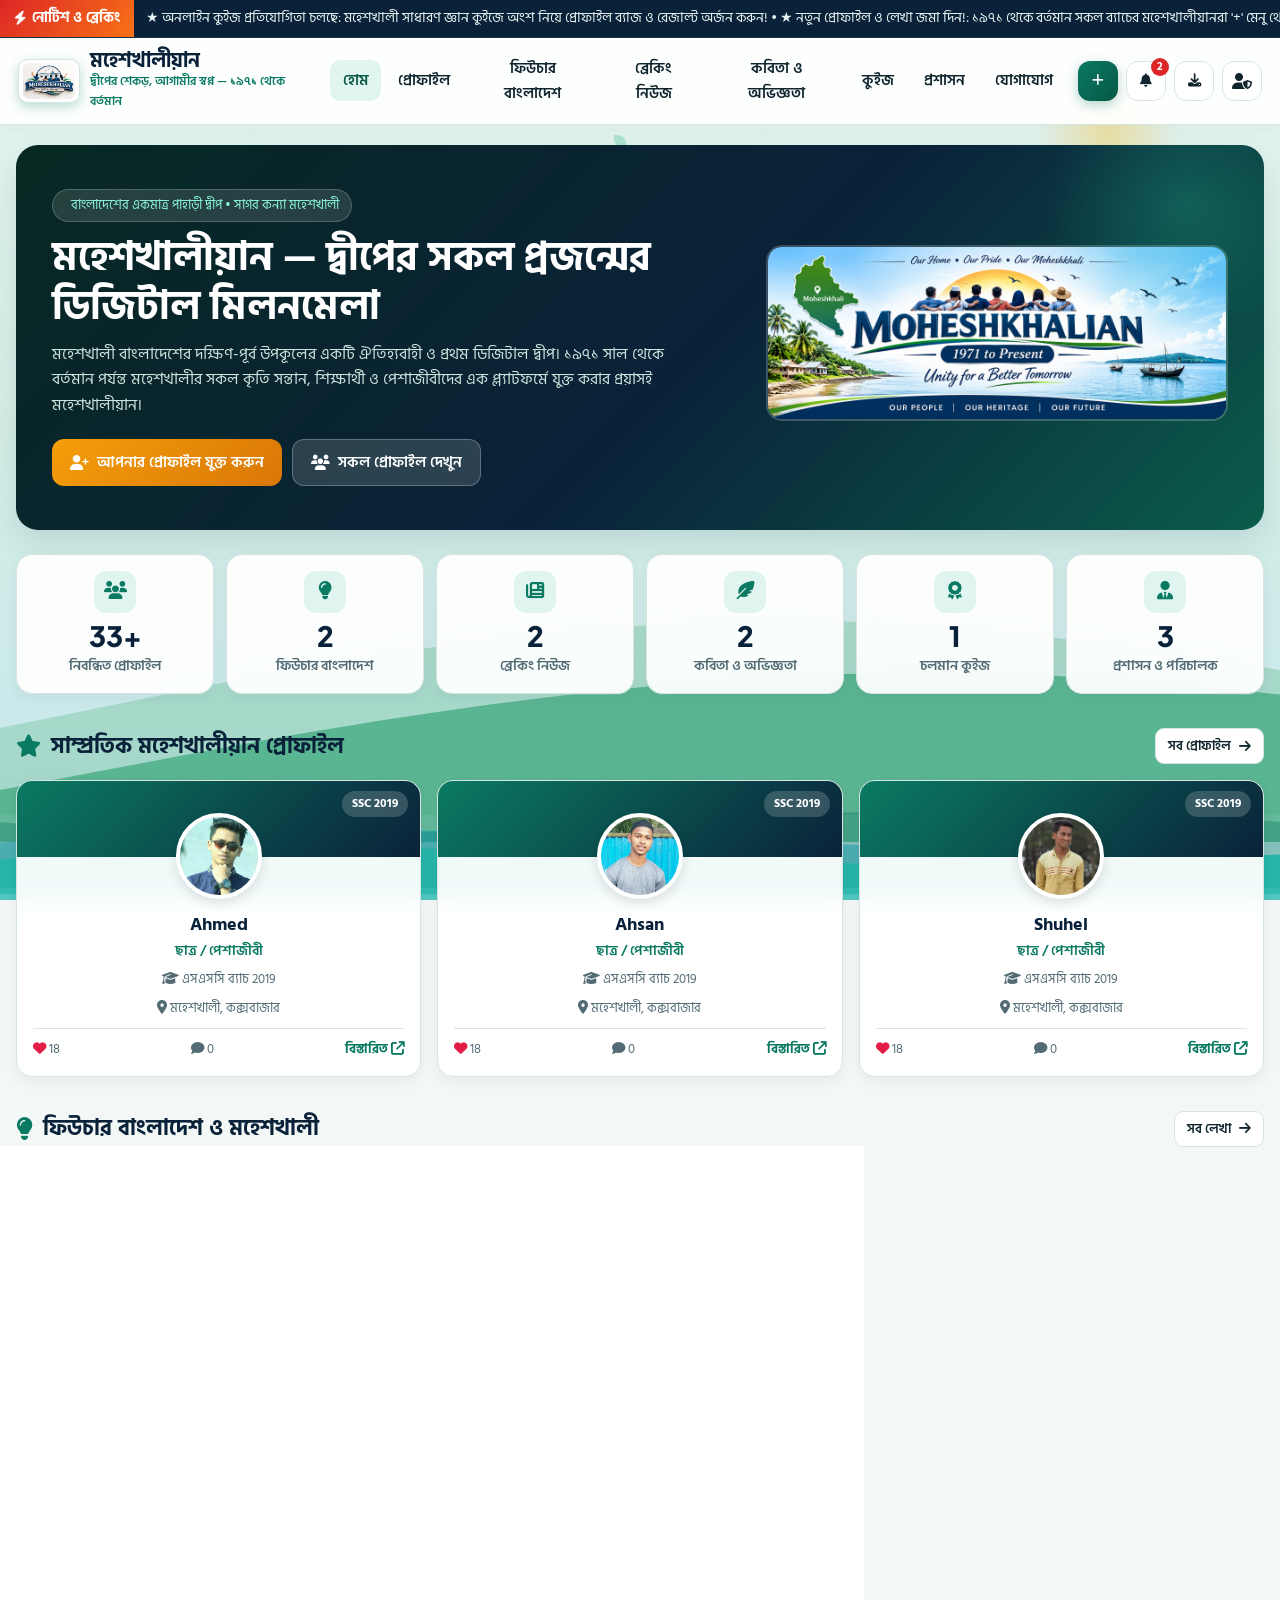
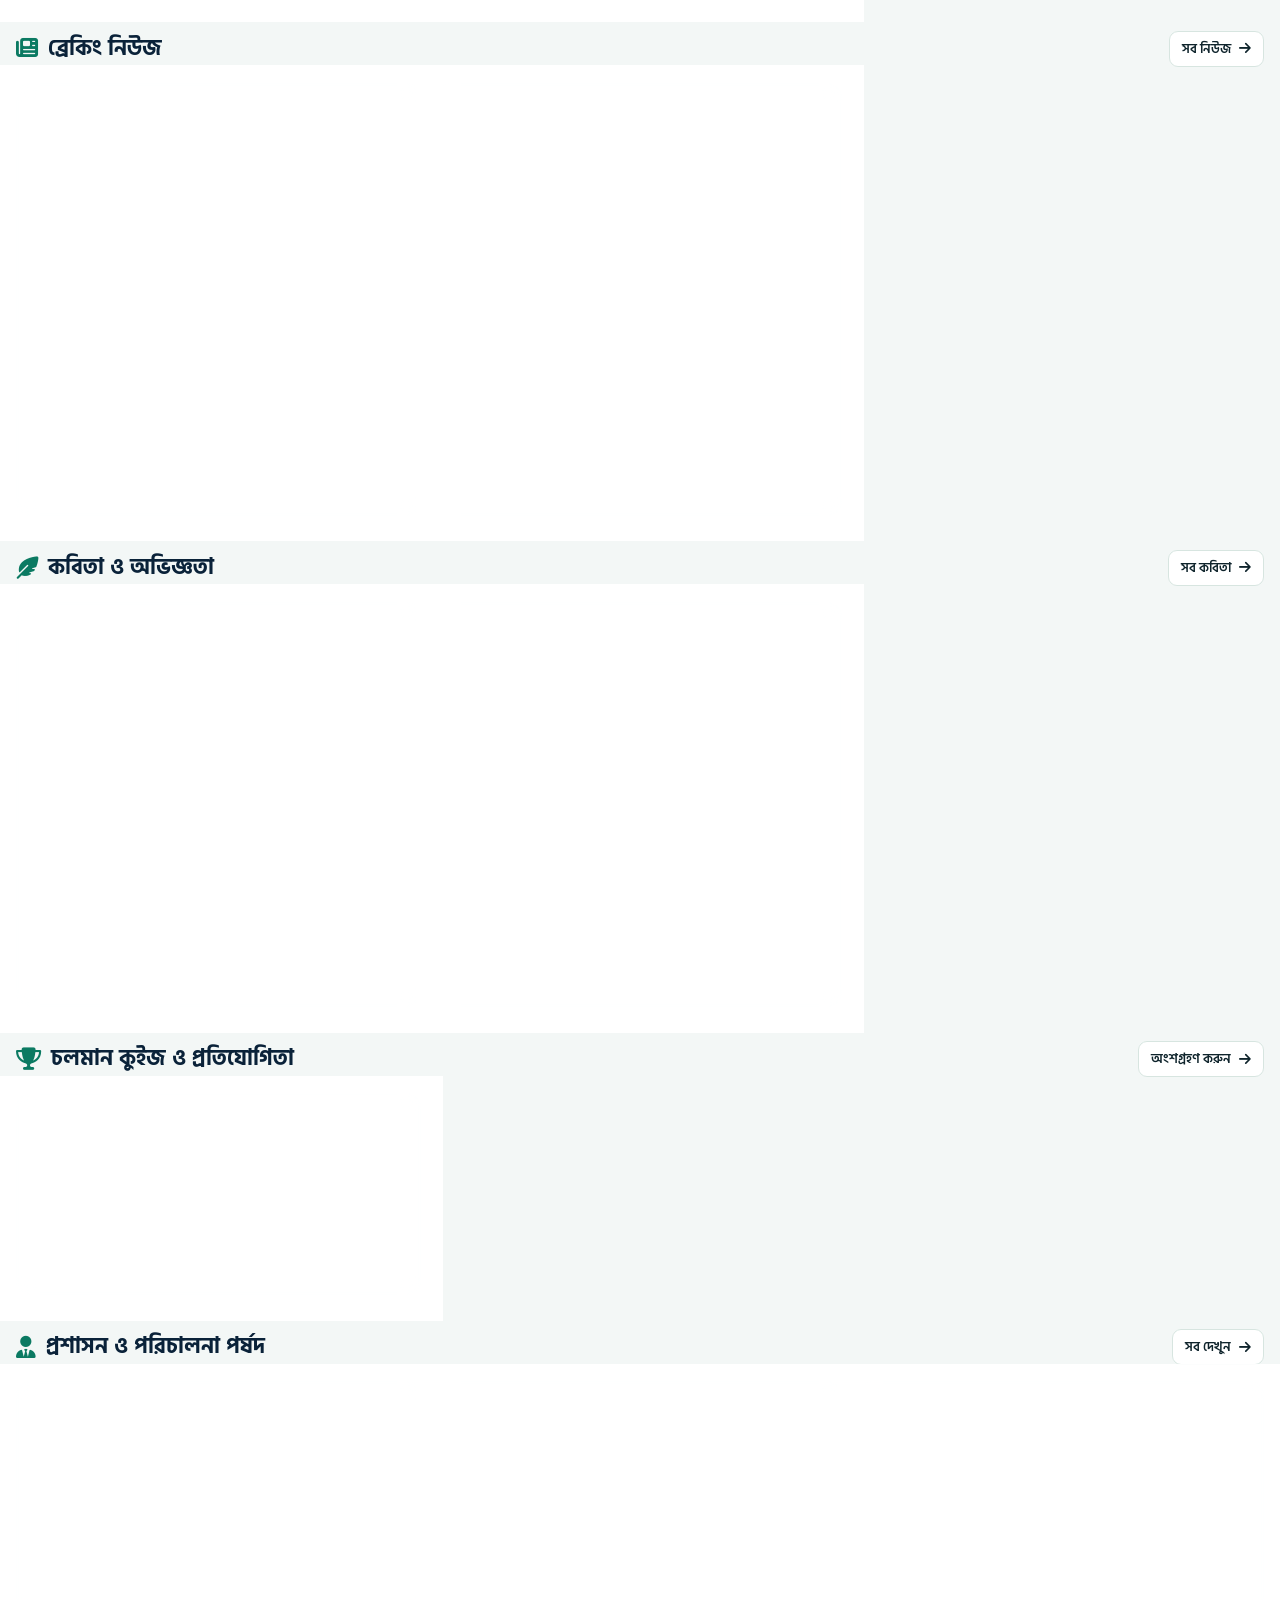
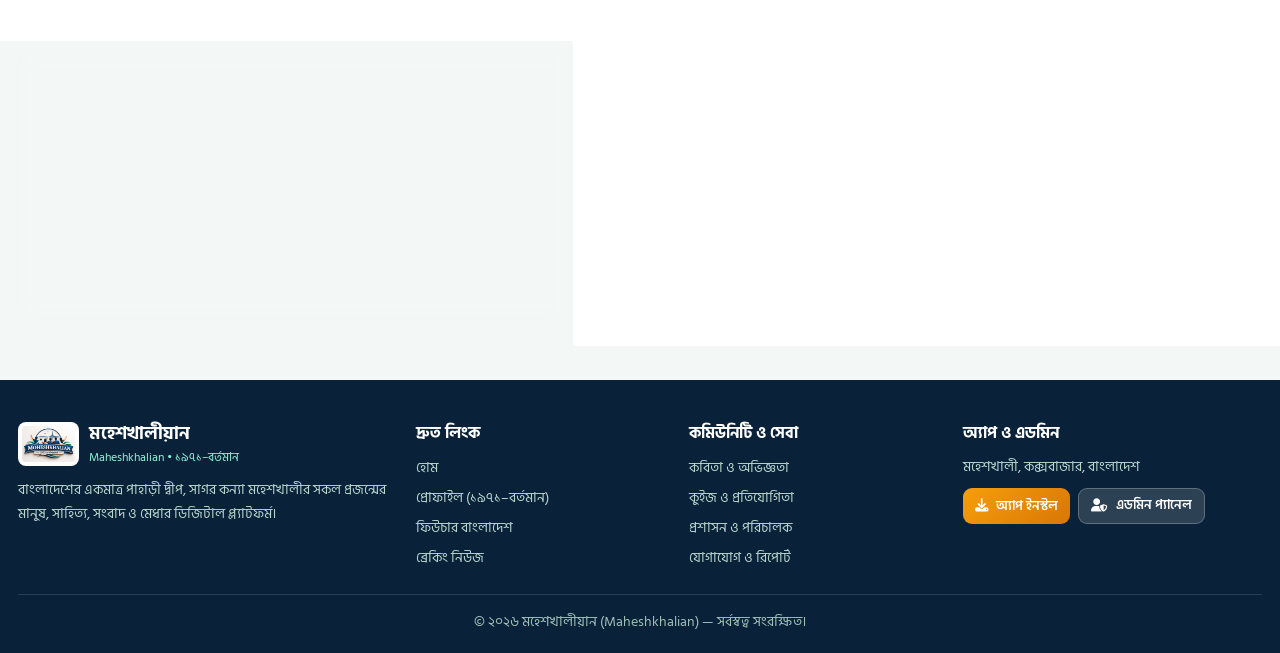
==== commit 61045b59: "Add files via upload" ====
--- a/index.html
+++ b/index.html
@@ -202,6 +202,7 @@
 
   <div class="toast" id="toastBox"></div>
 
+  <script src="assets/js/seed_data.js"></script>
   <script src="assets/js/app.js"></script>
 </body>
 </html>
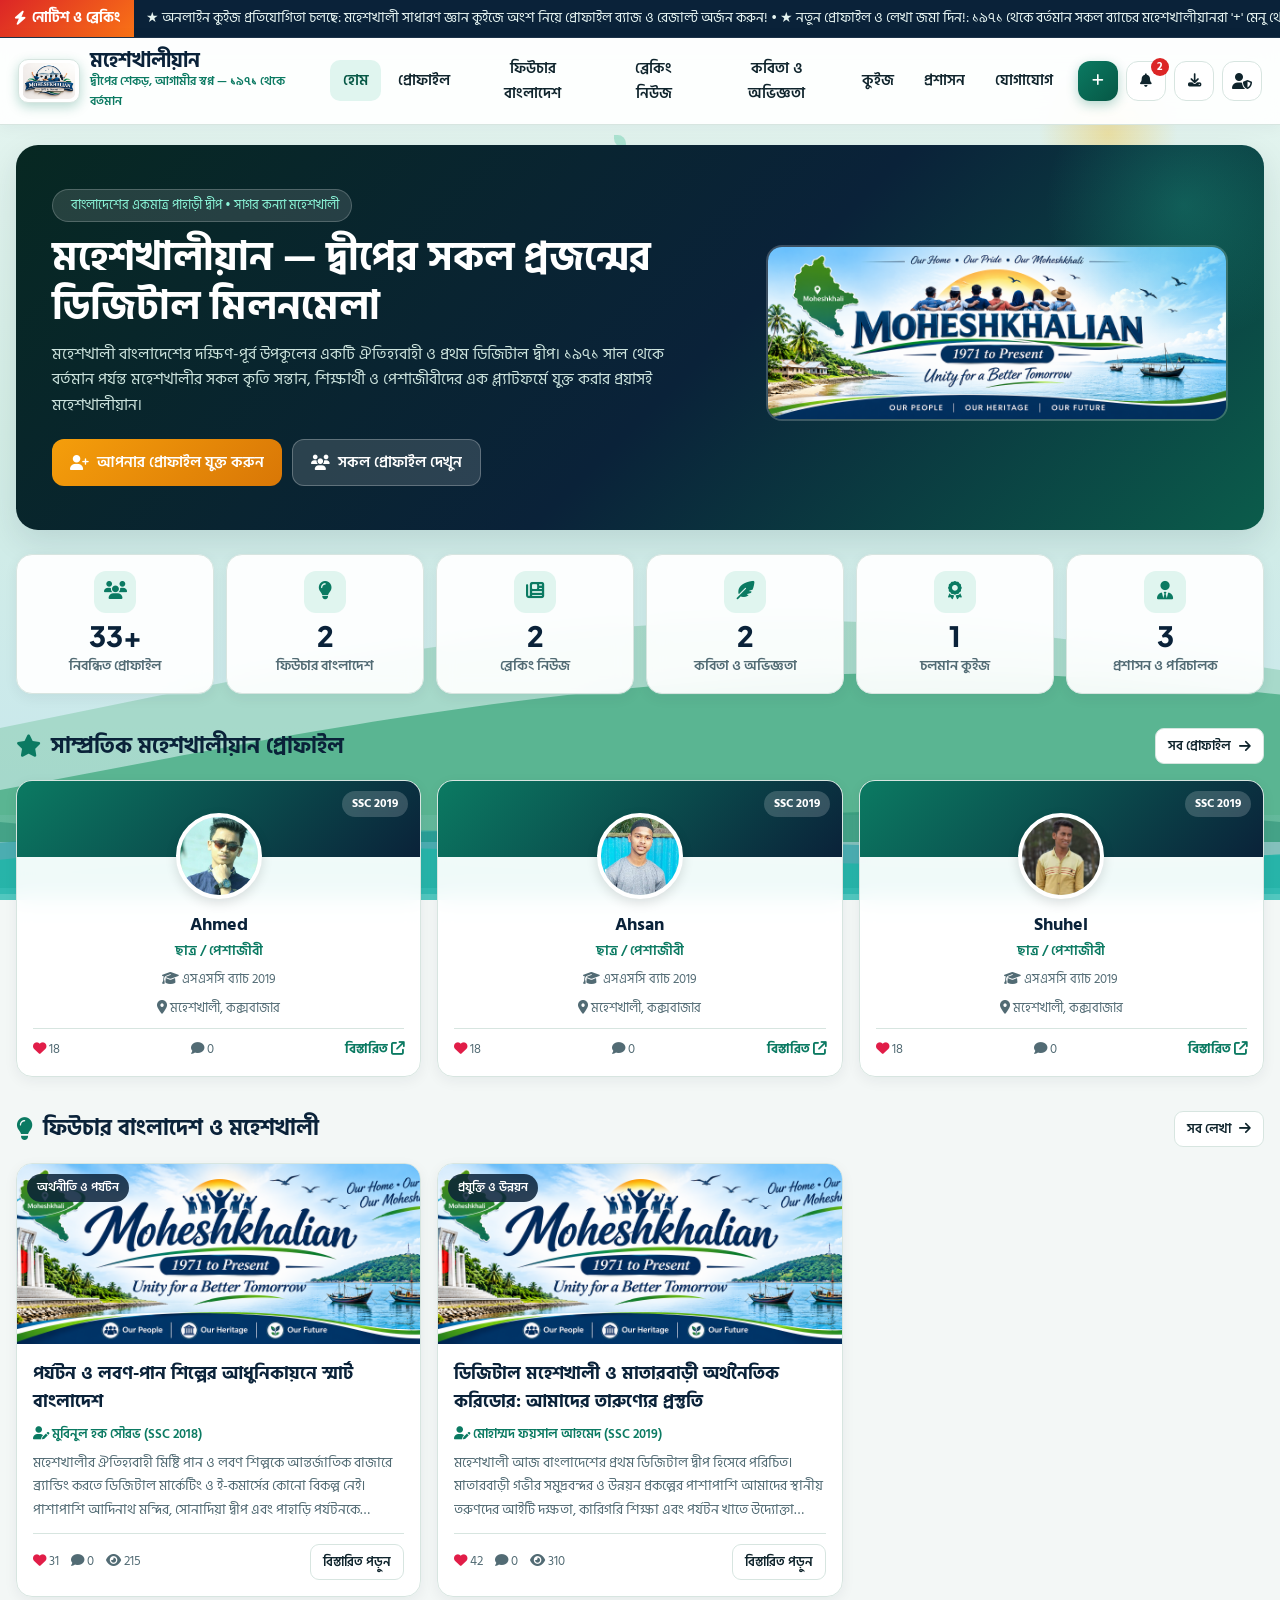
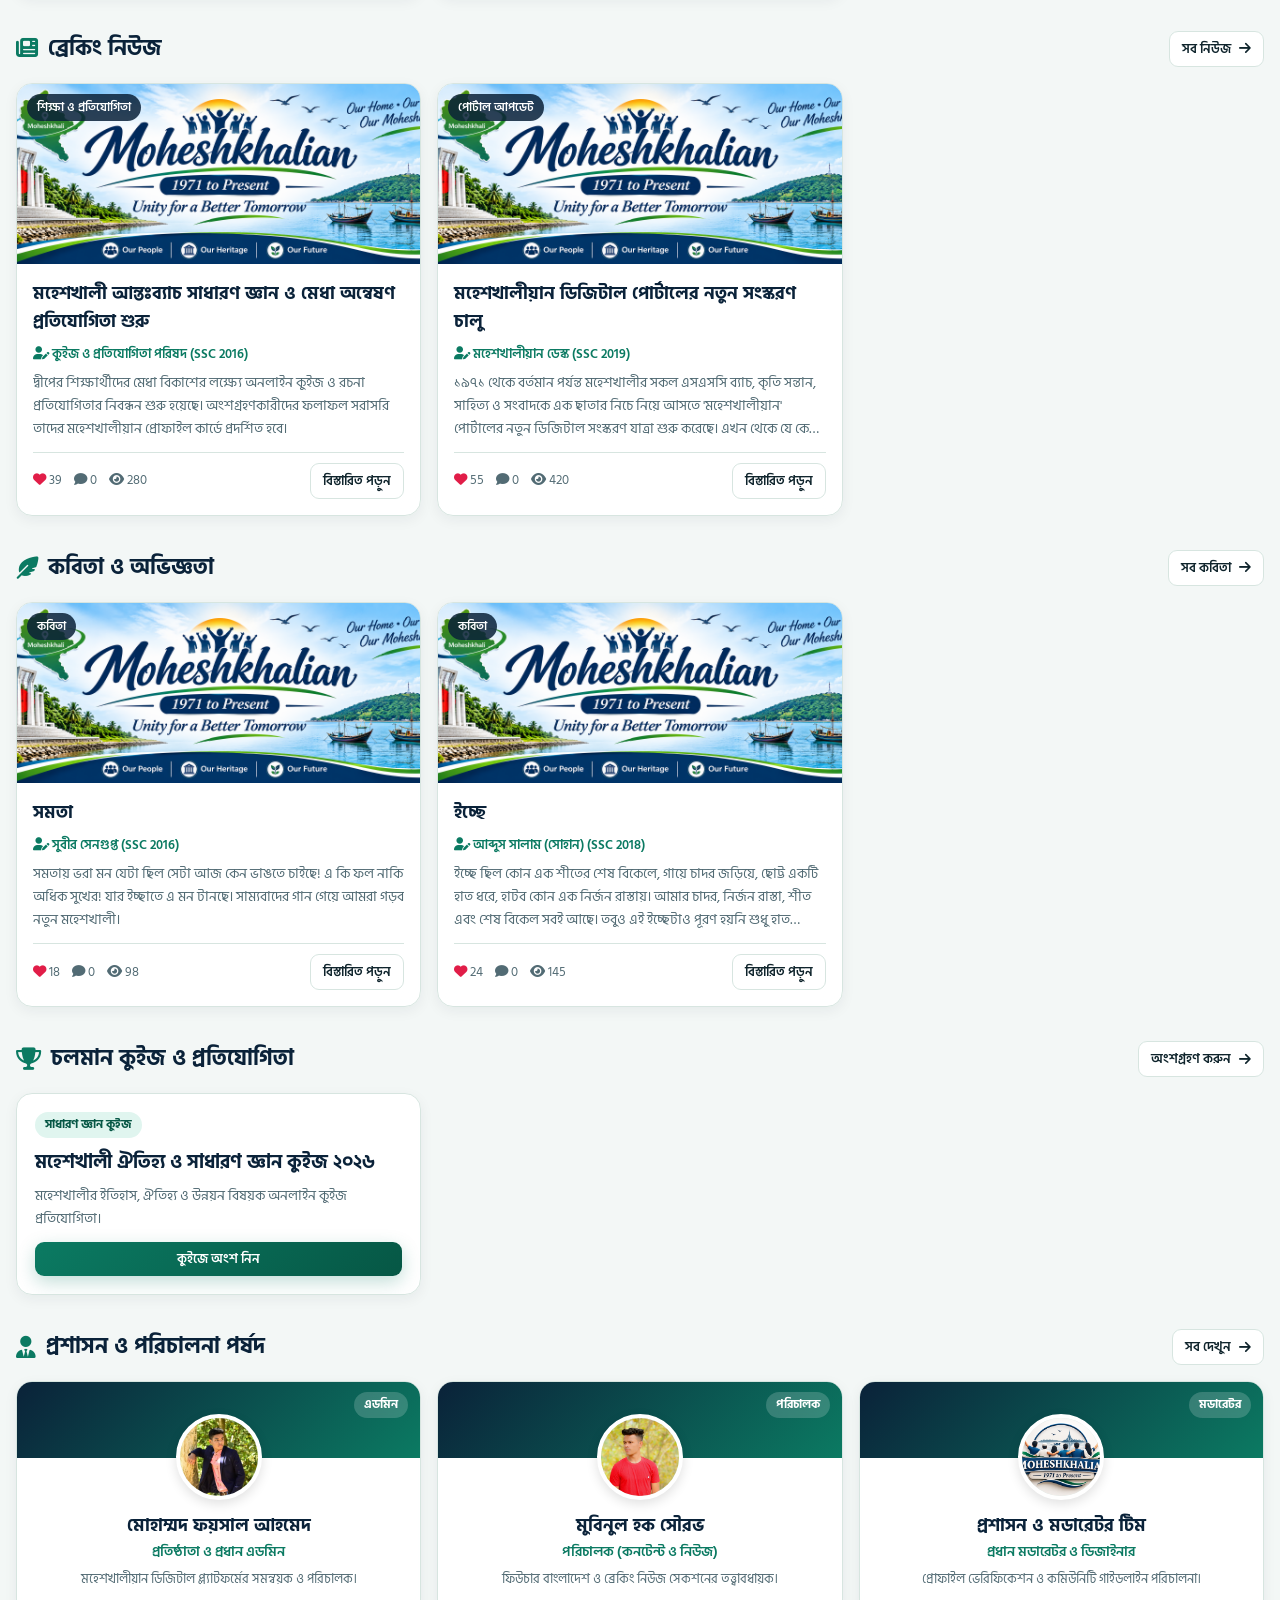
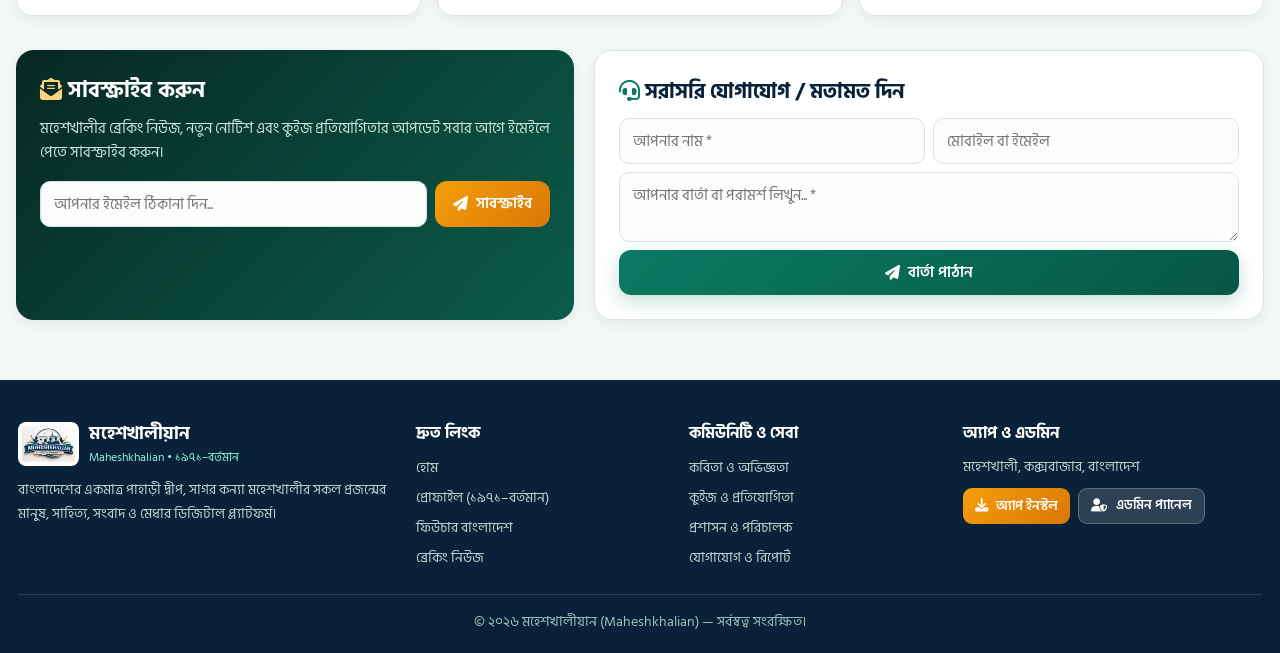
==== commit c19a53b4: "Add files via upload" ====
--- a/index.html
+++ b/index.html
@@ -9,7 +9,7 @@
   <link rel="icon" type="image/png" href="assets/images/logo.png">
   <link rel="stylesheet" href="https://cdnjs.cloudflare.com/ajax/libs/font-awesome/6.5.1/css/all.min.css">
   <link href="https://fonts.maateen.me/solaiman-lipi/font.css" rel="stylesheet">
-  <link rel="stylesheet" href="assets/css/style.css">
+  <link rel="stylesheet" href="assets/css/style.css?v=3">
 </head>
 <body>
 
@@ -202,7 +202,7 @@
 
   <div class="toast" id="toastBox"></div>
 
-  <script src="assets/js/seed_data.js"></script>
-  <script src="assets/js/app.js"></script>
+  <script src="assets/js/seed_data.js?v=3"></script>
+  <script src="assets/js/app.js?v=3"></script>
 </body>
 </html>
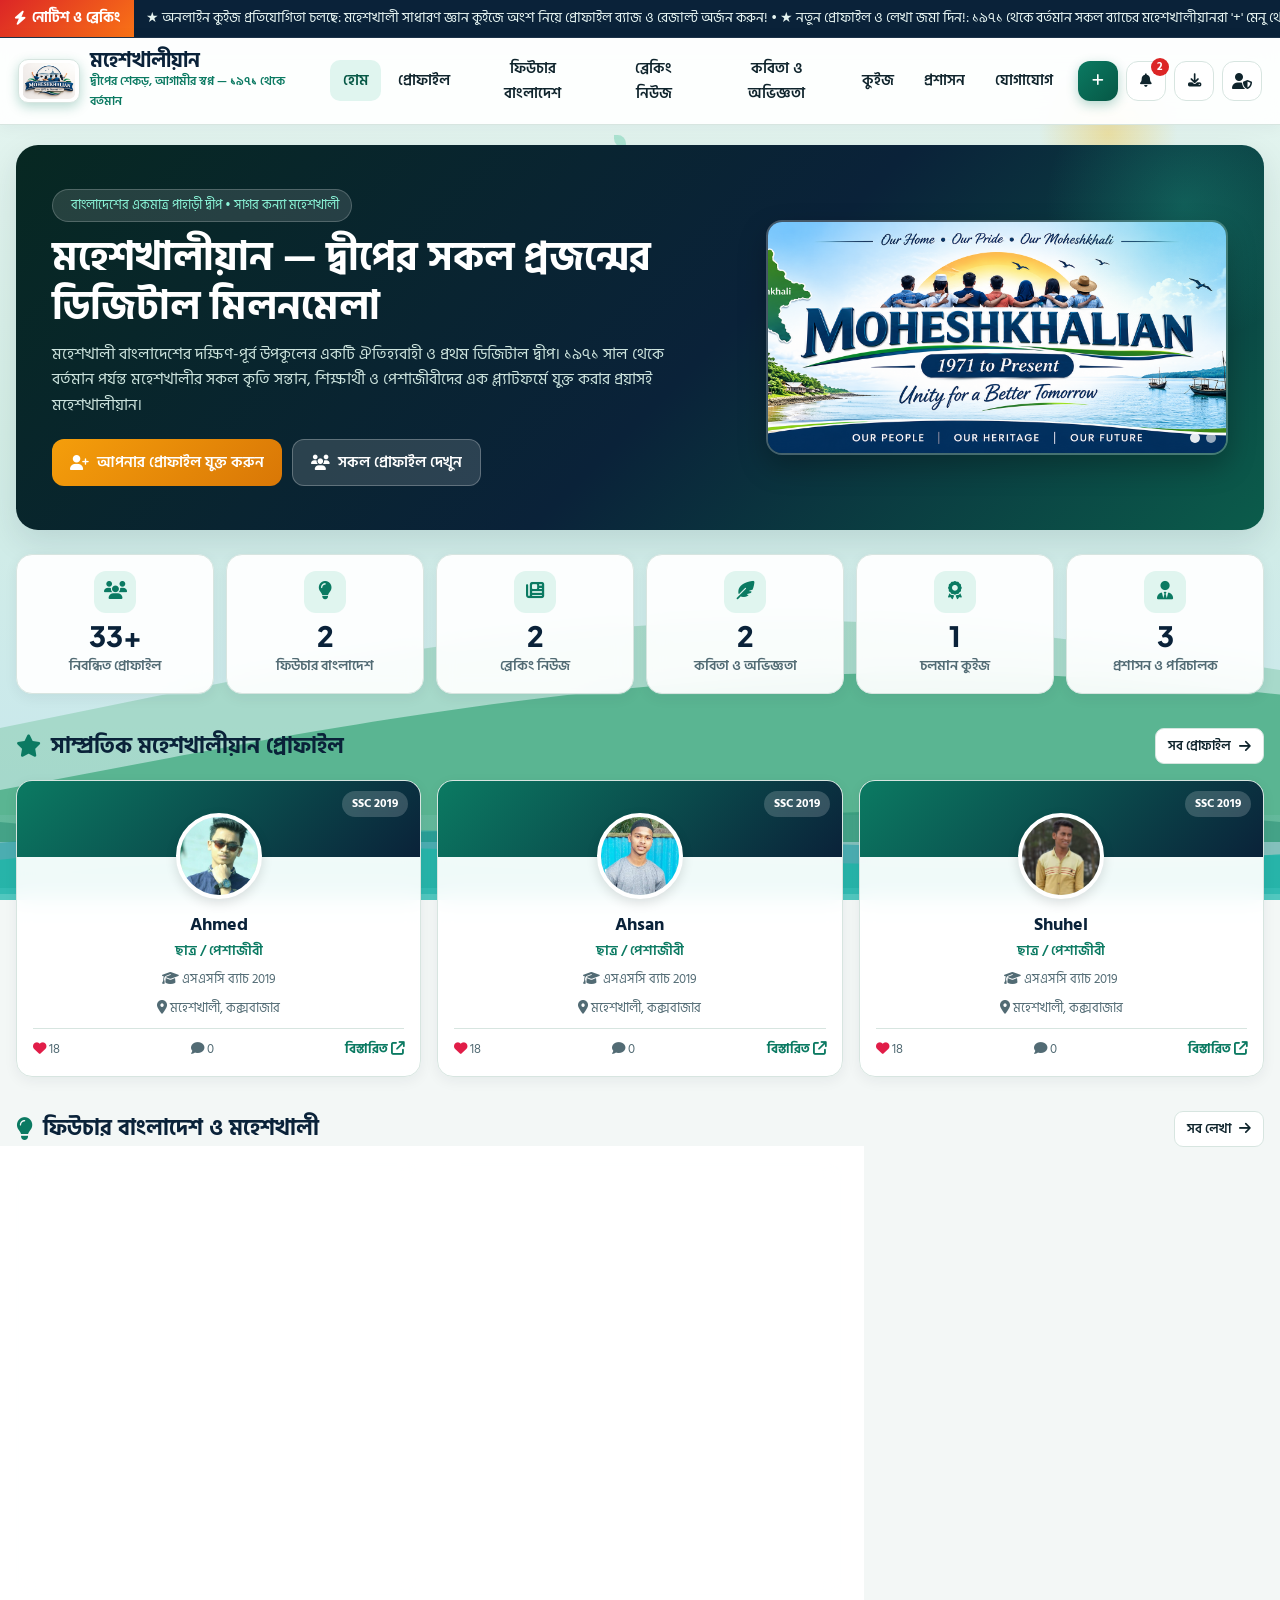
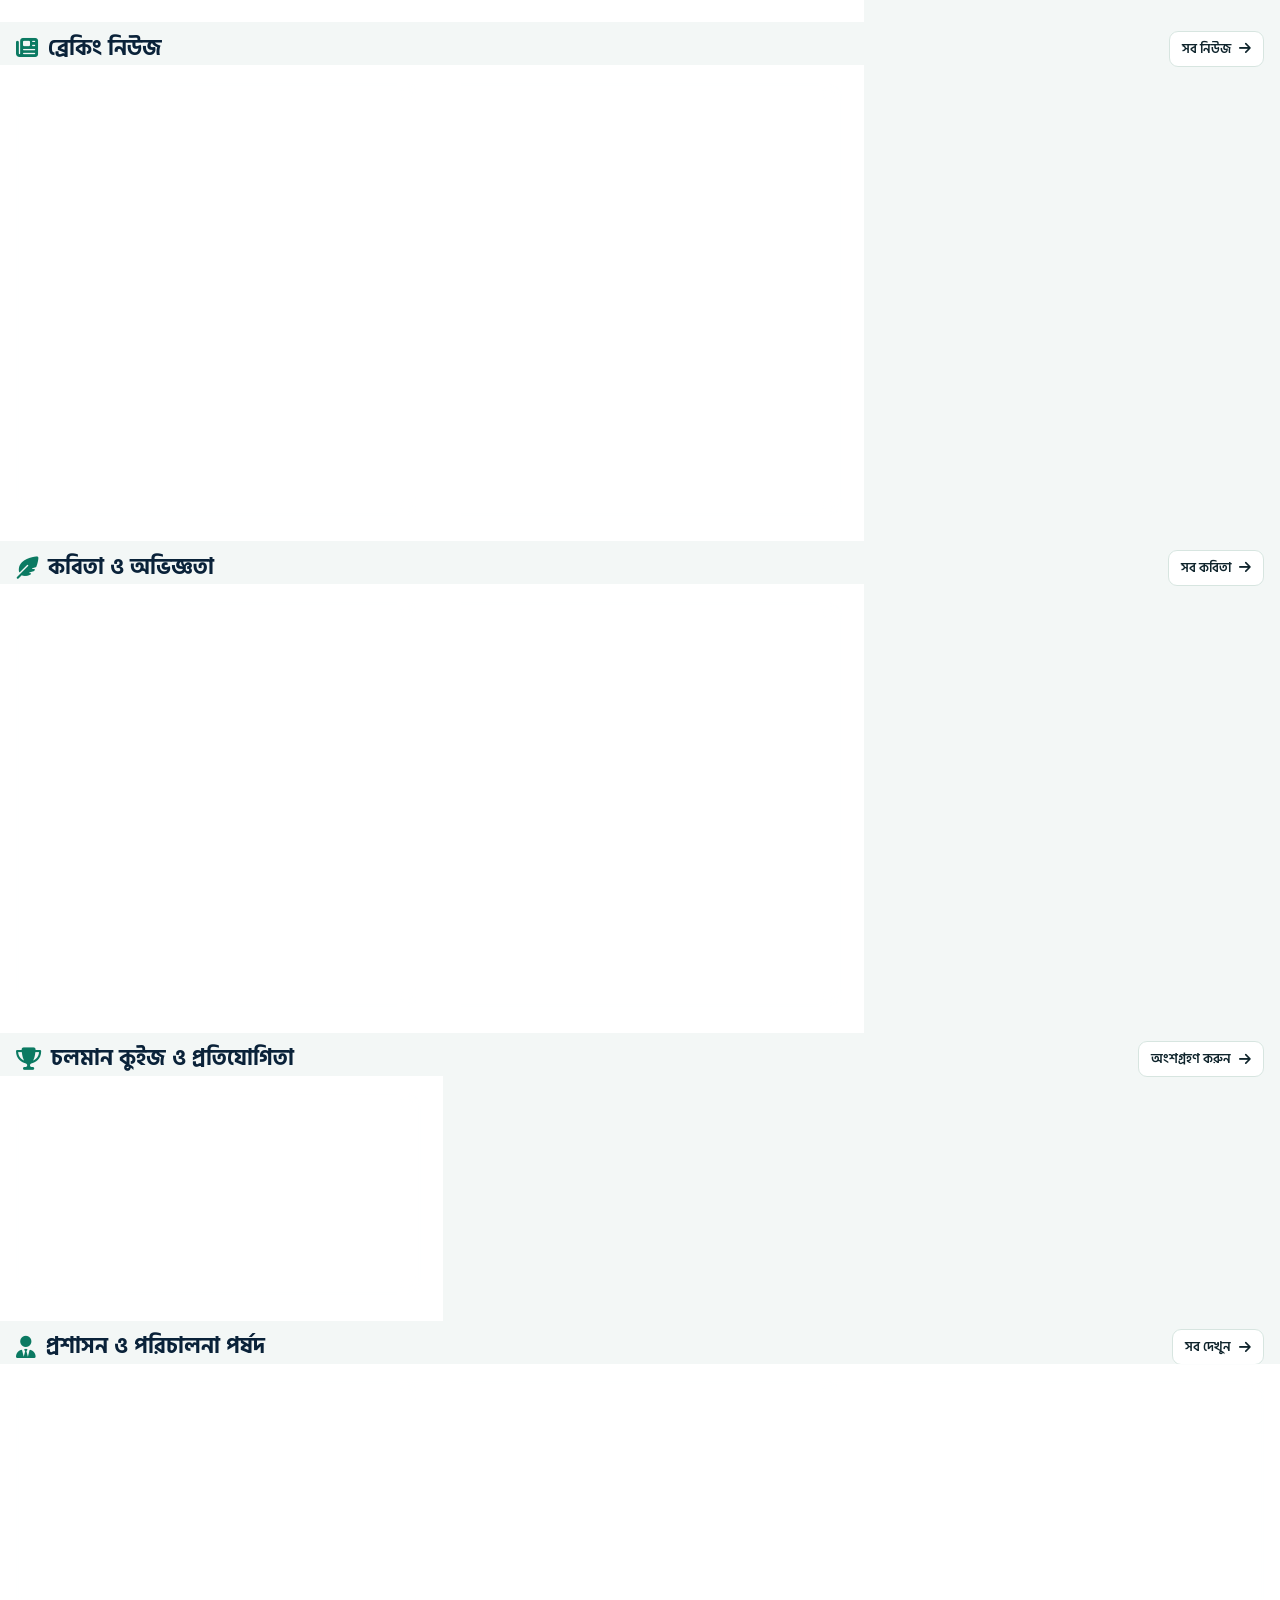
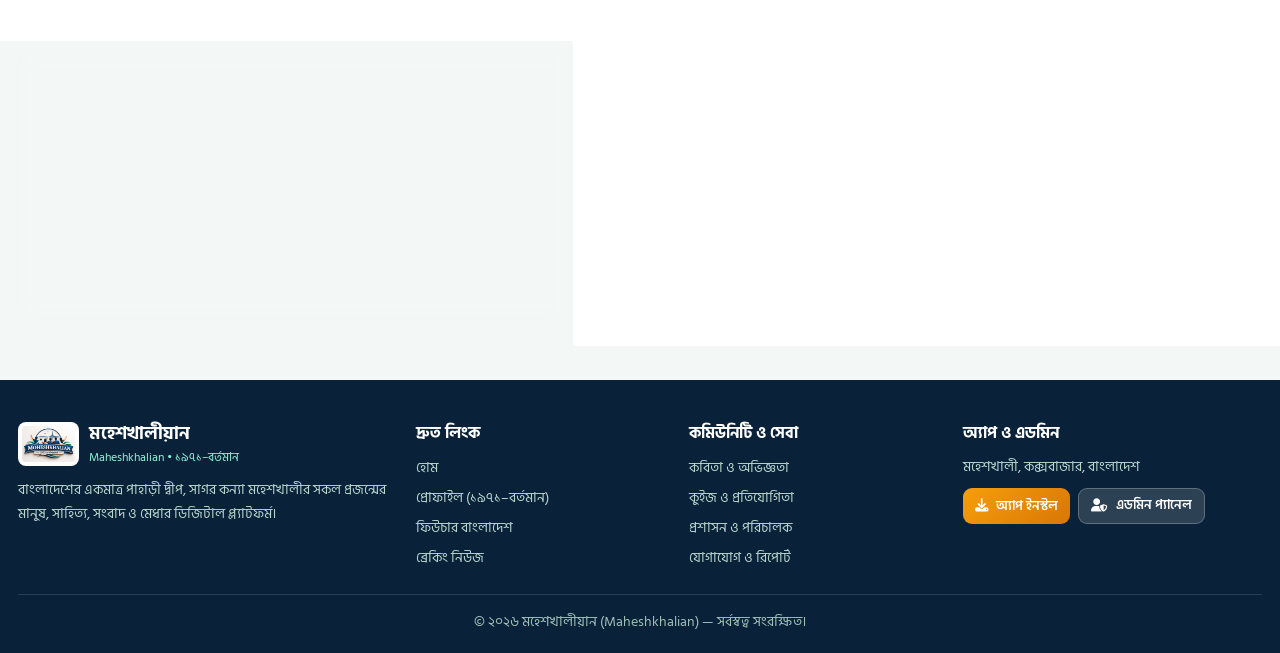
==== commit ad5692d5: "Add files via upload" ====
--- a/index.html
+++ b/index.html
@@ -9,7 +9,7 @@
   <link rel="icon" type="image/png" href="assets/images/logo.png">
   <link rel="stylesheet" href="https://cdnjs.cloudflare.com/ajax/libs/font-awesome/6.5.1/css/all.min.css">
   <link href="https://fonts.maateen.me/solaiman-lipi/font.css" rel="stylesheet">
-  <link rel="stylesheet" href="assets/css/style.css?v=3">
+  <link rel="stylesheet" href="assets/css/style.css?v=4">
 </head>
 <body>
 
@@ -202,7 +202,7 @@
 
   <div class="toast" id="toastBox"></div>
 
-  <script src="assets/js/seed_data.js?v=3"></script>
-  <script src="assets/js/app.js?v=3"></script>
+  <script src="assets/js/seed_data.js?v=4"></script>
+  <script src="assets/js/app.js?v=4"></script>
 </body>
 </html>
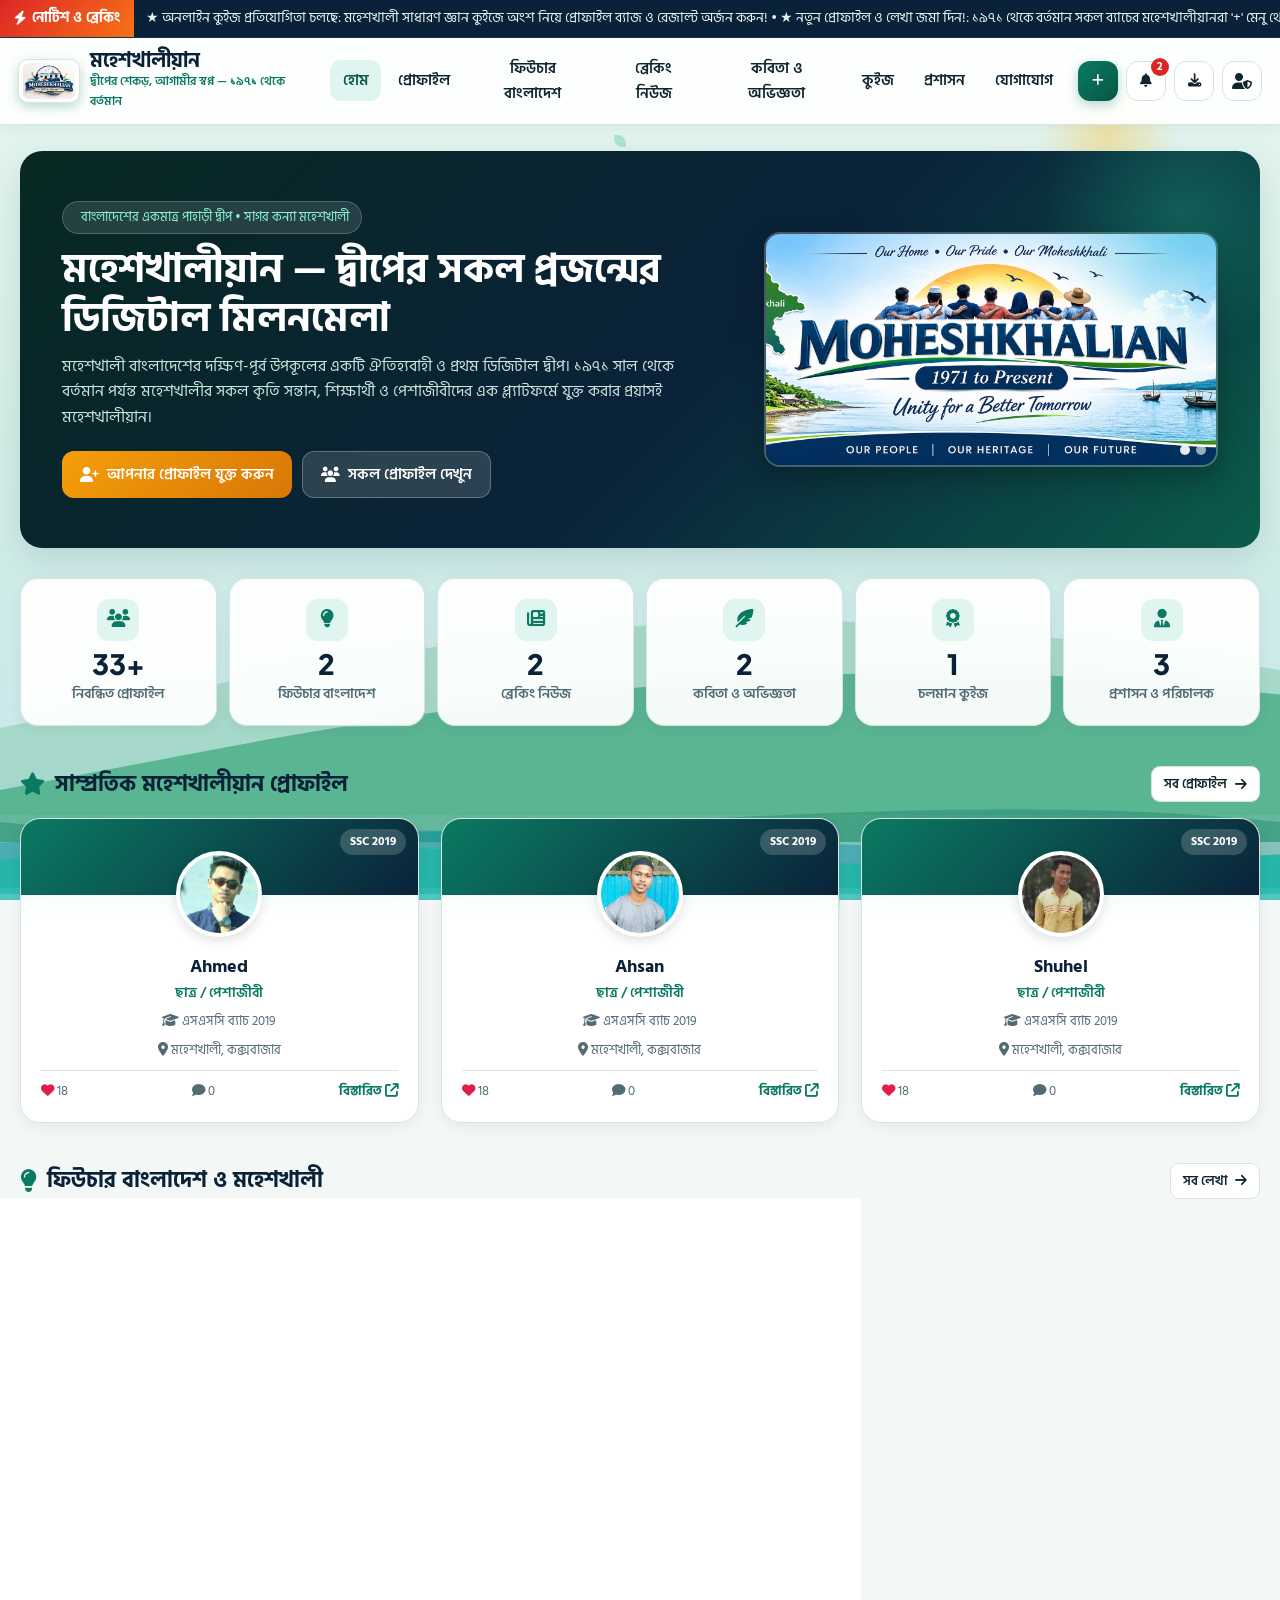
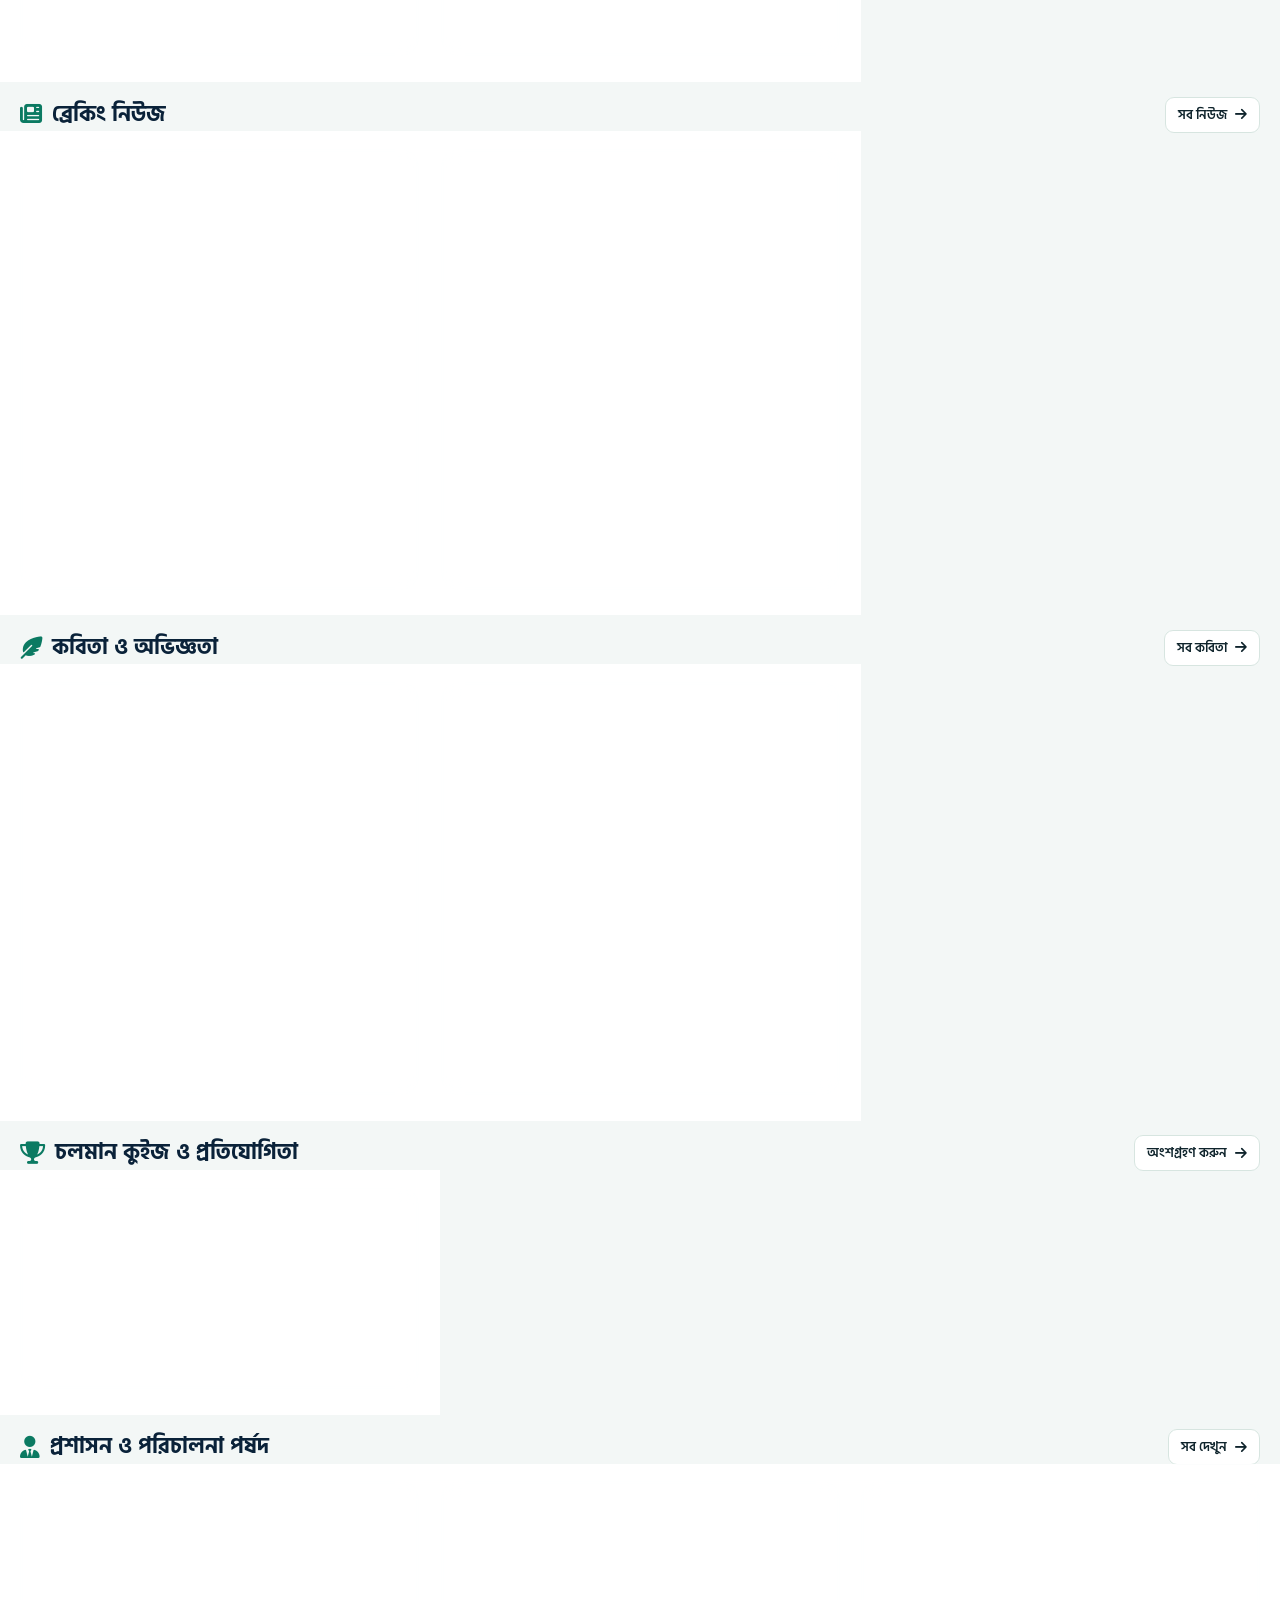
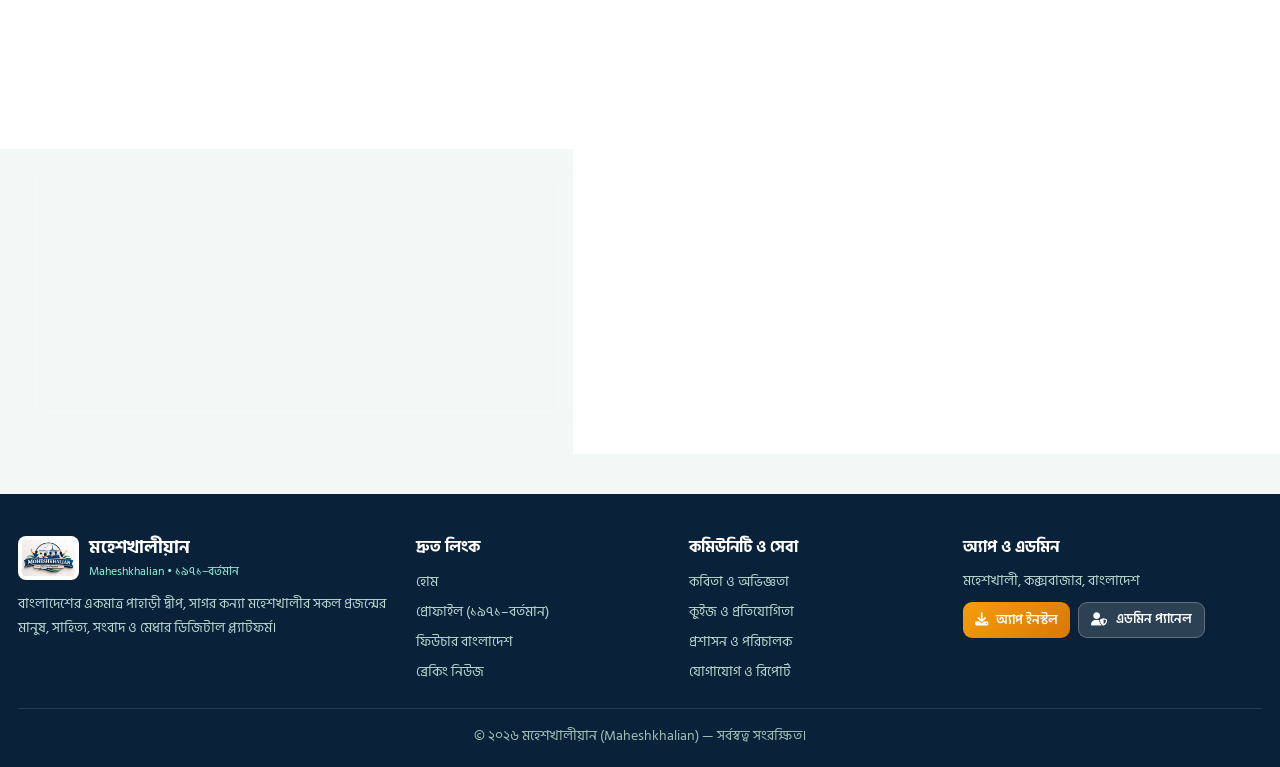
==== commit 8f2e95f0: "Add files via upload" ====
--- a/index.html
+++ b/index.html
@@ -9,7 +9,7 @@
   <link rel="icon" type="image/png" href="assets/images/logo.png">
   <link rel="stylesheet" href="https://cdnjs.cloudflare.com/ajax/libs/font-awesome/6.5.1/css/all.min.css">
   <link href="https://fonts.maateen.me/solaiman-lipi/font.css" rel="stylesheet">
-  <link rel="stylesheet" href="assets/css/style.css?v=4">
+  <link rel="stylesheet" href="assets/css/style.css?v=6">
 </head>
 <body>
 
@@ -202,7 +202,7 @@
 
   <div class="toast" id="toastBox"></div>
 
-  <script src="assets/js/seed_data.js?v=4"></script>
-  <script src="assets/js/app.js?v=4"></script>
+  <script src="assets/js/seed_data.js?v=6"></script>
+  <script src="assets/js/app.js?v=6"></script>
 </body>
 </html>
--- a/assets/css/style.css
+++ b/assets/css/style.css
@@ -884,3 +884,39 @@
   padding: 24px;
   box-shadow: var(--shadow-sm);
 }
+
+/* Enhanced Card Polish, Spacing & Micro-Animations */
+.container { padding: 26px 20px; }
+.cards-grid { gap: 22px; }
+.profile-card, .post-card {
+  border-radius: 20px;
+  transition: transform 0.28s cubic-bezier(0.16, 1, 0.3, 1), box-shadow 0.28s ease, border-color 0.25s ease;
+}
+.profile-card:hover, .post-card:hover {
+  transform: translateY(-7px);
+  box-shadow: 0 20px 42px rgba(10, 34, 57, 0.14);
+  border-color: var(--primary);
+}
+.profile-body { padding: 8px 20px 20px; }
+.post-body { padding: 20px; }
+.post-thumb img { transition: transform 0.45s ease; }
+.post-card:hover .post-thumb img { transform: scale(1.06); }
+.counter-card {
+  padding: 20px 16px;
+  border-radius: 18px;
+  transition: transform 0.26s cubic-bezier(0.16, 1, 0.3, 1), box-shadow 0.26s ease, border-color 0.26s ease;
+}
+.counter-card:hover {
+  transform: translateY(-6px);
+  box-shadow: 0 16px 34px rgba(11, 122, 98, 0.16);
+}
+.counter-icon {
+  transition: transform 0.28s ease;
+}
+.counter-card:hover .counter-icon {
+  transform: scale(1.12) rotate(-5deg);
+  background: linear-gradient(135deg, var(--primary), #14b8a6);
+  color: #fff;
+}
+.hero-card { padding: 38px 30px; margin-bottom: 30px; }
+.home-section-block { margin-top: 40px; }
